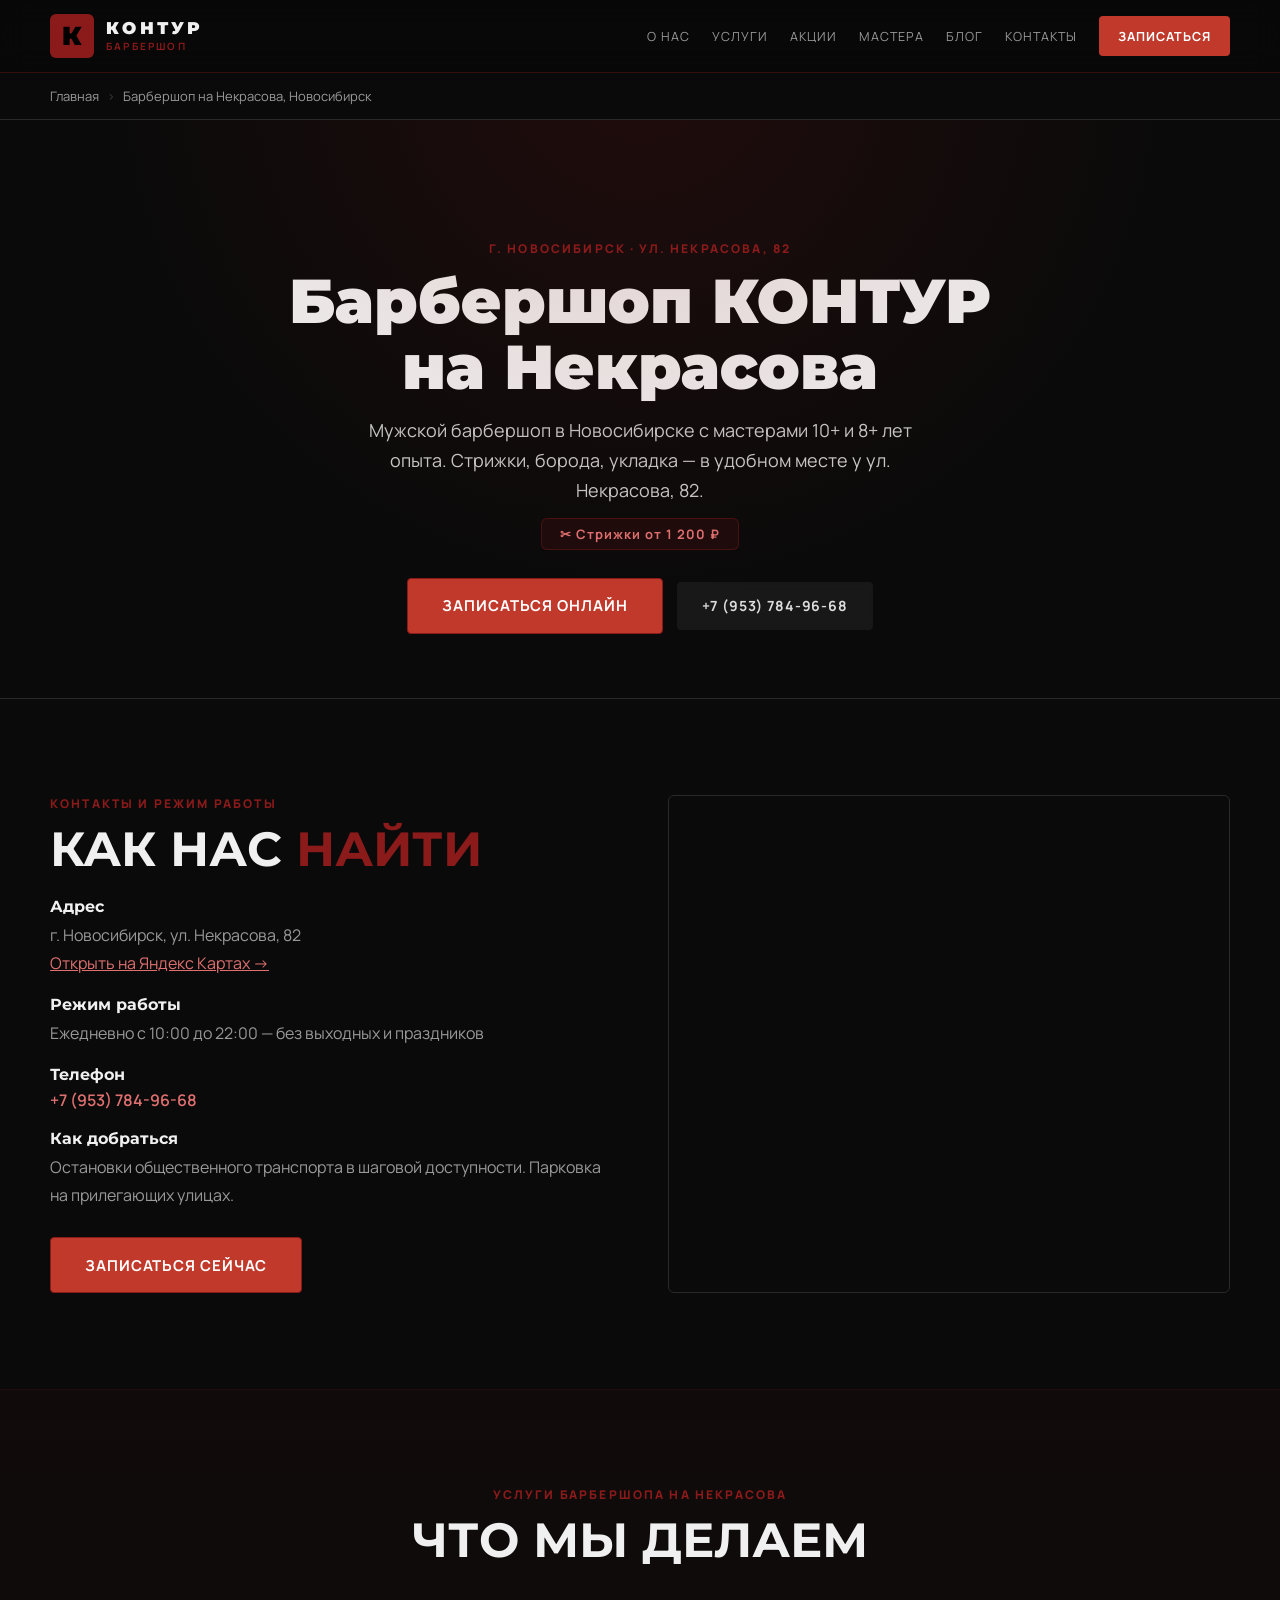
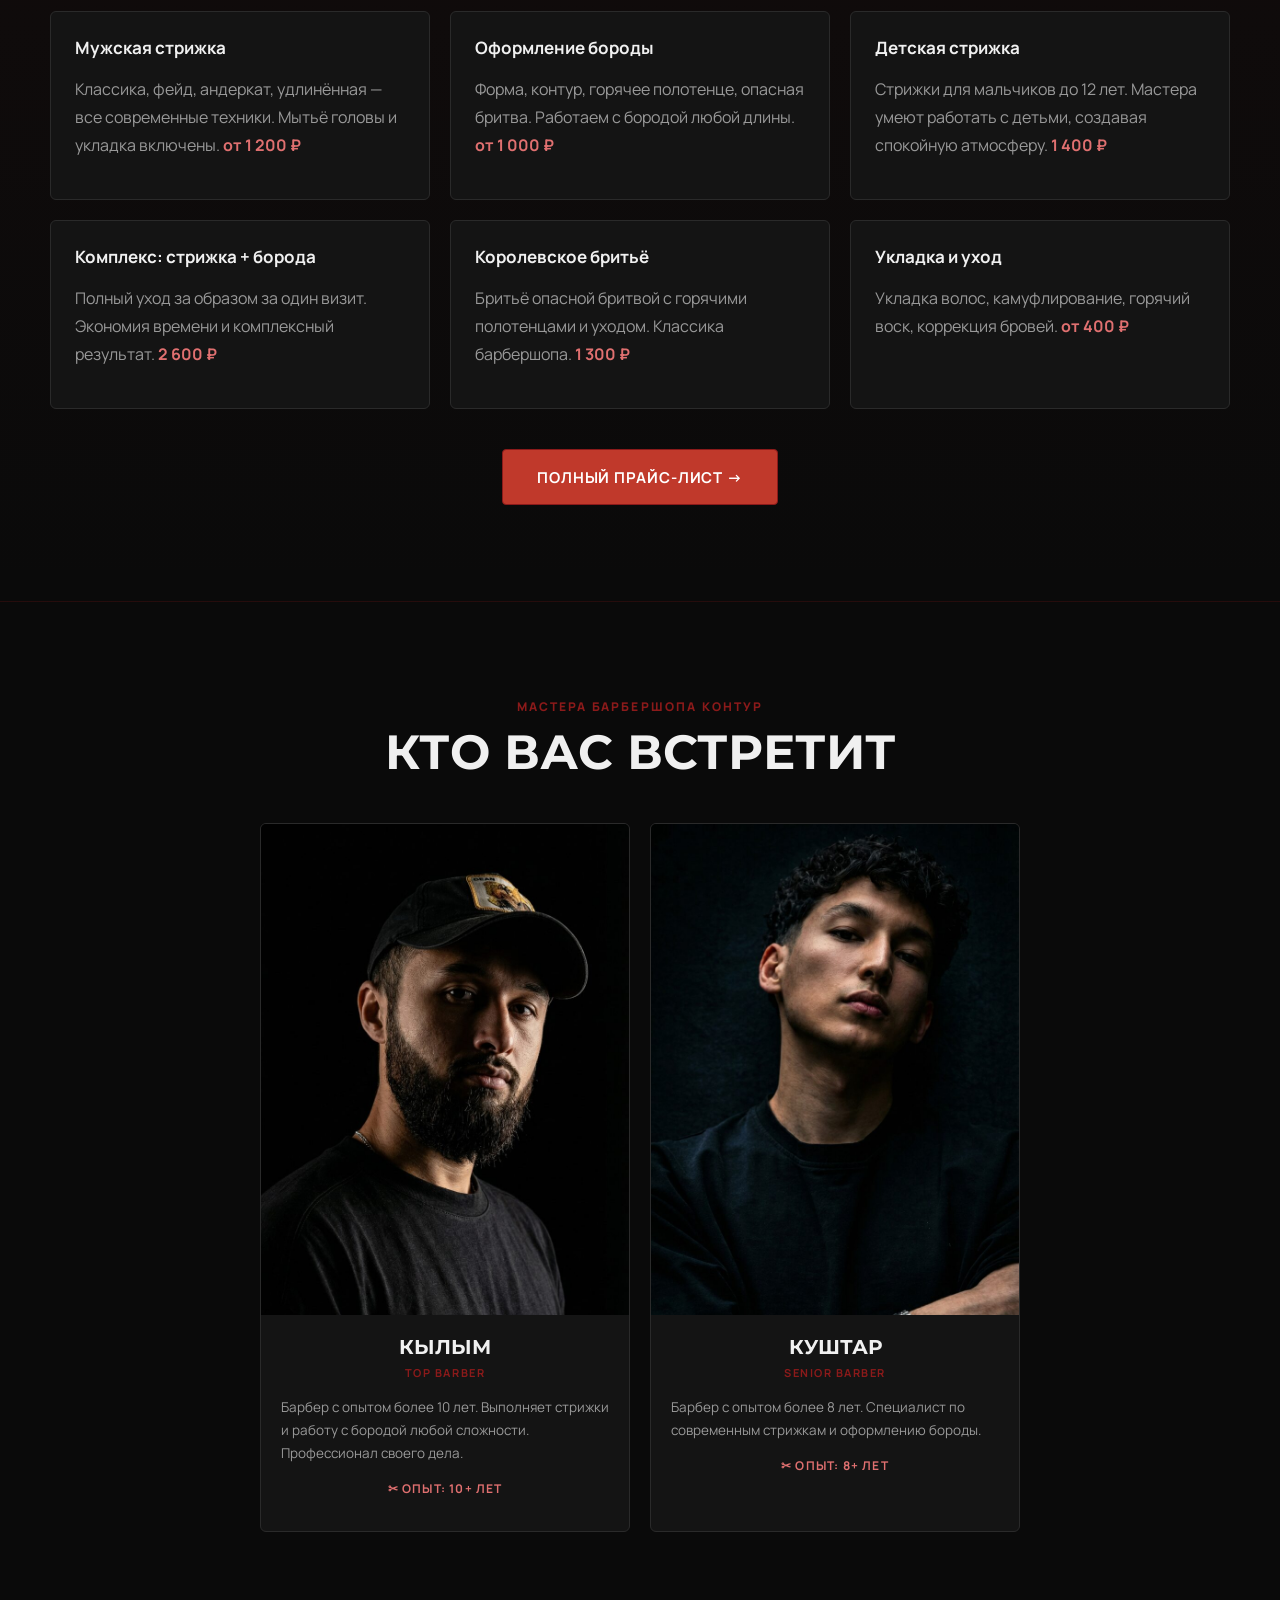
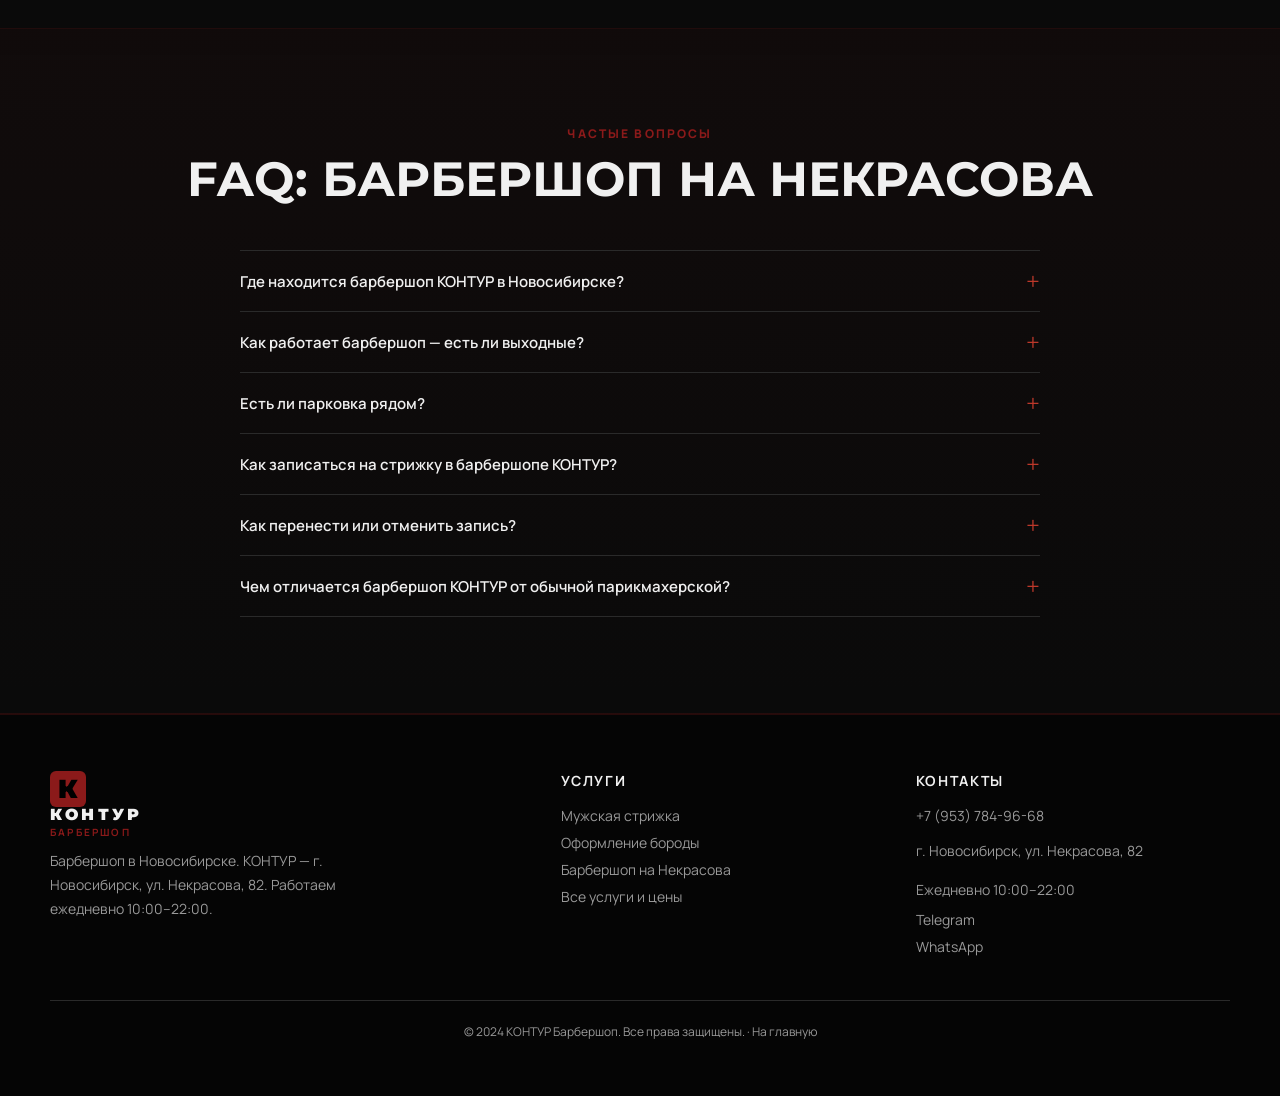
==== docs/barbershop-nekrasova.html @ 138fc729 "Add files via upload" ====
<!DOCTYPE html>
<html lang="ru">
<head>
  <meta charset="UTF-8" />
  <meta name="viewport" content="width=device-width, initial-scale=1.0" />
  <title>Барбершоп на Некрасова в Новосибирске — КОНТУР | ул. Некрасова, 82</title>
  <meta name="description" content="Барбершоп КОНТУР на ул. Некрасова, 82 в Новосибирске. Мужские стрижки, оформление бороды, мастера с опытом 8–10 лет. Работаем ежедневно 10:00–22:00. Запись онлайн." />
  <meta name="keywords" content="барбершоп Некрасова Новосибирск, барбершоп на Некрасова, мужская стрижка Некрасова Новосибирск, барбер Некрасова 82, КОНТУР барбершоп Новосибирск" />
  <link rel="canonical" href="https://username.github.io/repository-name/barbershop-nekrasova" />
  <meta name="geo.region" content="RU-NVS" />
  <meta name="geo.placename" content="Новосибирск" />
  <meta name="geo.position" content="54.989347;82.904635" />
  <meta name="ICBM" content="54.989347, 82.904635" />
  <meta property="og:type" content="business.business" />
  <meta property="og:title" content="Барбершоп на Некрасова в Новосибирске | КОНТУР" />
  <meta property="og:description" content="Барбершоп КОНТУР — ул. Некрасова, 82. Мужские стрижки от 1 200 ₽, оформление бороды. Ежедневно 10:00–22:00." />
  <meta property="og:url" content="https://username.github.io/repository-name/barbershop-nekrasova" />
  <meta property="og:locale" content="ru_RU" />
  <script type="application/ld+json">
  {
    "@context": "https://schema.org",
    "@type": "Barbershop",
    "name": "КОНТУР Барбершоп",
    "description": "Мужской барбершоп в Новосибирске на ул. Некрасова, 82. Стрижки, оформление бороды, мастера с опытом 8–10 лет.",
    "url": "https://username.github.io/repository-name/",
    "telephone": "+79537849668",
    "priceRange": "₽₽",
    "address": {
      "@type": "PostalAddress",
      "streetAddress": "ул. Некрасова, 82",
      "addressLocality": "Новосибирск",
      "addressRegion": "Новосибирская область",
      "postalCode": "630099",
      "addressCountry": "RU"
    },
    "geo": {
      "@type": "GeoCoordinates",
      "latitude": 54.989347,
      "longitude": 82.904635
    },
    "openingHoursSpecification": [
      {
        "@type": "OpeningHoursSpecification",
        "dayOfWeek": ["Monday","Tuesday","Wednesday","Thursday","Friday","Saturday","Sunday"],
        "opens": "10:00",
        "closes": "22:00"
      }
    ],
    "hasMap": "https://yandex.ru/maps/?text=Новосибирск+ул+Некрасова+82"
  }
  </script>
  <link rel="icon" type="image/svg+xml" href="./favicon.svg" />
  <link rel="preconnect" href="https://fonts.googleapis.com">
  <link rel="preconnect" href="https://fonts.gstatic.com" crossorigin>
  <link href="https://fonts.googleapis.com/css2?family=Manrope:wght@300;400;500;600;700;800&family=Montserrat:wght@400;500;700;800;900&display=swap" rel="stylesheet">
  <link rel="stylesheet" href="./styles.css" />
</head>
<body>

  <header class="header" id="top">
    <div class="container nav-wrap">
      <a href="./index.html" class="brand">
        <div class="brand-logo"><span class="brand-k">К</span></div>
        <div class="brand-name">
          <span class="brand-title">КОНТУР</span>
          <span class="brand-sub">Барбершоп</span>
        </div>
      </a>
      <button class="menu-btn" id="menuBtn" aria-label="Меню">☰</button>
      <nav class="nav" id="nav">
        <a href="./index.html#about">О нас</a>
        <a href="./index.html#services">Услуги</a>
        <a href="./index.html#promo">Акции</a>
        <a href="./index.html#team">Мастера</a>
        <a href="./index.html#blog">Блог</a>
        <a href="./index.html#contact">Контакты</a>
        <a class="btn btn-nav" href="https://n655230.yclients.com/" target="_blank" rel="noopener">Записаться</a>
      </nav>
    </div>
  </header>

  <div class="sp-breadcrumb-bar">
    <div class="container">
      <nav class="breadcrumb" aria-label="Хлебные крошки">
        <a href="./index.html">Главная</a>
        <span class="breadcrumb-sep">›</span>
        <span>Барбершоп на Некрасова, Новосибирск</span>
      </nav>
    </div>
  </div>

  <main>

    <section class="sp-hero">
      <div class="container">
        <div class="eyebrow">г. Новосибирск · ул. Некрасова, 82</div>
        <h1>Барбершоп КОНТУР<br>на Некрасова</h1>
        <p class="sp-desc">Мужской барбершоп в Новосибирске с мастерами 10+ и 8+ лет опыта. Стрижки, борода, укладка — в удобном месте у ул. Некрасова, 82.</p>
        <div><span class="sp-price-tag">✂ Стрижки от 1 200 ₽</span></div>
        <div class="sp-actions">
          <a class="btn btn-red btn-lg" href="https://n655230.yclients.com/" target="_blank" rel="noopener">Записаться онлайн</a>
          <a class="btn btn-ghost" href="tel:+79537849668">+7 (953) 784-96-68</a>
        </div>
      </div>
    </section>

    <section class="section">
      <div class="container two-col" style="align-items:stretch;">
        <div>
          <div class="eyebrow">Контакты и режим работы</div>
          <h2>КАК НАС <span>НАЙТИ</span></h2>
          <div class="contacts-list">
            <div>
              <h3>Адрес</h3>
              <p>г. Новосибирск, ул. Некрасова, 82<br><a href="https://yandex.ru/maps/?text=Новосибирск+ул+Некрасова+82" target="_blank" rel="noopener" style="color:var(--red-light);text-decoration:underline;">Открыть на Яндекс Картах →</a></p>
            </div>
            <div>
              <h3>Режим работы</h3>
              <p>Ежедневно с 10:00 до 22:00 — без выходных и праздников</p>
            </div>
            <div>
              <h3>Телефон</h3>
              <a class="contact-link" href="tel:+79537849668">+7 (953) 784-96-68</a>
            </div>
            <div>
              <h3>Как добраться</h3>
              <p>Остановки общественного транспорта в шаговой доступности. Парковка на прилегающих улицах.</p>
            </div>
          </div>
          <div style="margin-top:28px;">
            <a class="btn btn-red btn-lg" href="https://n655230.yclients.com/" target="_blank" rel="noopener">Записаться сейчас</a>
          </div>
        </div>
        <div class="map-card">
          <iframe
            src="https://yandex.ru/map-widget/v1/?text=Новосибирск%2C+ул.+Некрасова%2C+82&z=16&l=map"
            width="100%"
            height="420"
            frameborder="0"
            allowfullscreen
            loading="lazy"
            style="border-radius:6px;display:block;"
            title="Карта — Барбершоп КОНТУР, ул. Некрасова, 82, Новосибирск"
          ></iframe>
        </div>
      </div>
    </section>

    <section class="section section-alt" id="services">
      <div class="container">
        <div class="section-head center">
          <div class="eyebrow">Услуги барбершопа на Некрасова</div>
          <h2>ЧТО МЫ ДЕЛАЕМ</h2>
        </div>
        <div class="grid-3">
          <div class="card">
            <h3><a href="./muzhskaya-strizhka-novosibirsk.html" style="color:inherit;">Мужская стрижка</a></h3>
            <p>Классика, фейд, андеркат, удлинённая — все современные техники. Мытьё головы и укладка включены. <strong style="color:var(--red-light);">от 1 200 ₽</strong></p>
          </div>
          <div class="card">
            <h3><a href="./oformlenie-borody-novosibirsk.html" style="color:inherit;">Оформление бороды</a></h3>
            <p>Форма, контур, горячее полотенце, опасная бритва. Работаем с бородой любой длины. <strong style="color:var(--red-light);">от 1 000 ₽</strong></p>
          </div>
          <div class="card">
            <h3>Детская стрижка</h3>
            <p>Стрижки для мальчиков до 12 лет. Мастера умеют работать с детьми, создавая спокойную атмосферу. <strong style="color:var(--red-light);">1 400 ₽</strong></p>
          </div>
          <div class="card">
            <h3>Комплекс: стрижка + борода</h3>
            <p>Полный уход за образом за один визит. Экономия времени и комплексный результат. <strong style="color:var(--red-light);">2 600 ₽</strong></p>
          </div>
          <div class="card">
            <h3>Королевское бритьё</h3>
            <p>Бритьё опасной бритвой с горячими полотенцами и уходом. Классика барбершопа. <strong style="color:var(--red-light);">1 300 ₽</strong></p>
          </div>
          <div class="card">
            <h3>Укладка и уход</h3>
            <p>Укладка волос, камуфлирование, горячий воск, коррекция бровей. <strong style="color:var(--red-light);">от 400 ₽</strong></p>
          </div>
        </div>
        <div class="center mt-40">
          <a class="btn btn-red btn-lg" href="./index.html#services">Полный прайс-лист →</a>
        </div>
      </div>
    </section>

    <section class="section" id="masters">
      <div class="container">
        <div class="section-head center">
          <div class="eyebrow">Мастера барбершопа КОНТУР</div>
          <h2>КТО ВАС ВСТРЕТИТ</h2>
        </div>
        <div class="grid-2-team">
          <article class="team-card">
            <div class="team-card-photo">
              <img src="./images/kylym.jpg" alt="Кылым — барбер КОНТУР на Некрасова" loading="lazy" decoding="async" />
            </div>
            <div class="team-card-body">
              <h3>КЫЛЫМ</h3>
              <p class="role">Top Barber</p>
              <p class="bio">Барбер с опытом более 10 лет. Выполняет стрижки и работу с бородой любой сложности. Профессионал своего дела.</p>
              <p class="team-exp">✂ Опыт: 10+ лет</p>
            </div>
          </article>
          <article class="team-card">
            <div class="team-card-photo">
              <img src="./images/kushtar.jpg" alt="Куштар — барбер КОНТУР на Некрасова" loading="lazy" decoding="async" />
            </div>
            <div class="team-card-body">
              <h3>КУШТАР</h3>
              <p class="role">Senior Barber</p>
              <p class="bio">Барбер с опытом более 8 лет. Специалист по современным стрижкам и оформлению бороды.</p>
              <p class="team-exp">✂ Опыт: 8+ лет</p>
            </div>
          </article>
        </div>
      </div>
    </section>

    <section class="section section-alt" id="faq">
      <div class="container">
        <div class="section-head center">
          <div class="eyebrow">Частые вопросы</div>
          <h2>FAQ: БАРБЕРШОП НА НЕКРАСОВА</h2>
        </div>
        <div class="faq-grid">
          <details class="faq-item">
            <summary>Где находится барбершоп КОНТУР в Новосибирске?</summary>
            <div class="faq-answer">Барбершоп КОНТУР находится по адресу: г. Новосибирск, ул. Некрасова, 82. Удобное расположение в центральной части города. <a href="https://yandex.ru/maps/?text=Новосибирск+ул+Некрасова+82" target="_blank" rel="noopener">Открыть маршрут на Яндекс Картах →</a></div>
          </details>
          <details class="faq-item">
            <summary>Как работает барбершоп — есть ли выходные?</summary>
            <div class="faq-answer">Барбершоп КОНТУР работает ежедневно с 10:00 до 22:00 — без выходных и праздников. Записаться можно онлайн в любое время через <a href="https://n655230.yclients.com/" target="_blank" rel="noopener">систему бронирования</a>.</div>
          </details>
          <details class="faq-item">
            <summary>Есть ли парковка рядом?</summary>
            <div class="faq-answer">Да, на прилегающих к ул. Некрасова улицах есть парковочные места. Конкретное наличие мест зависит от времени дня — рекомендуем приезжать заранее.</div>
          </details>
          <details class="faq-item">
            <summary>Как записаться на стрижку в барбершопе КОНТУР?</summary>
            <div class="faq-answer">Запись доступна через <a href="https://n655230.yclients.com/" target="_blank" rel="noopener">онлайн-сервис</a> 24/7 — выберите мастера, услугу и удобное время. Также можно позвонить по номеру <a href="tel:+79537849668">+7 (953) 784-96-68</a> или написать в Telegram/WhatsApp.</div>
          </details>
          <details class="faq-item">
            <summary>Как перенести или отменить запись?</summary>
            <div class="faq-answer">Свяжитесь с нами по телефону <a href="tel:+79537849668">+7 (953) 784-96-68</a>, через Telegram или WhatsApp не менее чем за 2 часа до записи. Или отмените запись в системе онлайн-бронирования самостоятельно.</div>
          </details>
          <details class="faq-item">
            <summary>Чем отличается барбершоп КОНТУР от обычной парикмахерской?</summary>
            <div class="faq-answer">Барбершоп КОНТУР специализируется исключительно на мужских стрижках и уходе. Мастера с опытом 8–10 лет, современные техники (фейд, андеркат), работа с бородой, профессиональная косметика и мужская атмосфера — всё это принципиально отличает барбершоп от стандартной парикмахерской.</div>
          </details>
        </div>
      </div>
    </section>

  </main>

  <footer class="footer">
    <div class="container footer-grid">
      <div>
        <a href="./index.html" class="footer-brand">
          <div class="brand-logo"><span class="brand-k">К</span></div>
          <div class="brand-name">
            <span class="brand-title" style="font-size:16px;">КОНТУР</span>
            <span class="brand-sub">Барбершоп</span>
          </div>
        </a>
        <p class="footer-text">Барбершоп в Новосибирске. КОНТУР — г. Новосибирск, ул. Некрасова, 82. Работаем ежедневно 10:00–22:00.</p>
      </div>
      <div>
        <h3>Услуги</h3>
        <a href="./muzhskaya-strizhka-novosibirsk.html">Мужская стрижка</a>
        <a href="./oformlenie-borody-novosibirsk.html">Оформление бороды</a>
        <a href="./barbershop-nekrasova.html">Барбершоп на Некрасова</a>
        <a href="./index.html#services">Все услуги и цены</a>
      </div>
      <div>
        <h3>Контакты</h3>
        <a href="tel:+79537849668">+7 (953) 784-96-68</a>
        <p>г. Новосибирск, ул. Некрасова, 82</p>
        <p>Ежедневно 10:00–22:00</p>
        <a href="https://t.me/KONTURBARBERSHOP" target="_blank" rel="noopener">Telegram</a>
        <a href="https://wa.me/qr/NWLI3OBQTMAFO1" target="_blank" rel="noopener">WhatsApp</a>
      </div>
    </div>
    <div class="container footer-copy">
      © 2024 КОНТУР Барбершоп. Все права защищены. · <a href="./index.html">На главную</a>
    </div>
  </footer>

  <script src="./script.js"></script>
</body>
</html>
---- docs/styles.css ----
:root {
  --bg: #0a0a0a;
  --bg-2: #111111;
  --card: #141414;
  --line: #2a2a2a;
  --text: #f0f0f0;
  --muted: #999999;
  --red: #c0392b;
  --red-2: #8b1a1a;
  --red-light: #e07070;
}
* { box-sizing: border-box; }
html { scroll-behavior: smooth; }
body {
  margin: 0;
  font-family: 'Manrope', sans-serif;
  background: var(--bg);
  color: var(--text);
}
a { color: inherit; text-decoration: none; }
img { max-width: 100%; display: block; }
.container { width: min(1180px, calc(100% - 32px)); margin: 0 auto; }
.narrow { width: min(960px, calc(100% - 32px)); }

/* HEADER */
.header {
  position: sticky; top: 0; z-index: 50;
  backdrop-filter: blur(14px);
  background: rgba(8,8,8,.90);
  border-bottom: 1px solid rgba(139,26,26,.35);
}
.nav-wrap { display: flex; align-items: center; justify-content: space-between; min-height: 72px; gap: 24px; }
.brand { display: inline-flex; align-items: center; gap: 12px; }
.brand-logo { width: 44px; height: 44px; border-radius: 6px; background: var(--red-2); display: flex; align-items: center; justify-content: center; flex-shrink: 0; }
.brand-k { font-family: 'Montserrat', sans-serif; font-weight: 900; font-size: 26px; color: #000; line-height: 1; letter-spacing: 0; }
.brand-name { display: flex; flex-direction: column; }
.brand-title { font-family: 'Montserrat', sans-serif; font-weight: 900; font-size: 17px; letter-spacing: .2em; color: var(--text); line-height: 1; }
.brand-sub { font-size: 10px; letter-spacing: .22em; color: var(--red-2); font-weight: 700; text-transform: uppercase; margin-top: 2px; }
nav.nav { display: flex; align-items: center; gap: 22px; }
.nav a { color: var(--muted); font-size: 12.5px; text-transform: uppercase; letter-spacing: .08em; transition: color .2s; }
.nav a:hover { color: var(--red-light); }
.nav a.btn-nav { color: #ffffff; }
.nav a.btn-nav:hover { color: #ffffff; }
.menu-btn { display: none; background: none; border: 1px solid var(--line); color: var(--text); font-size: 24px; border-radius: 6px; width: 44px; height: 44px; cursor: pointer; }

/* HERO */
.hero { position: relative; min-height: 100svh; display: flex; align-items: center; overflow: hidden; }
.hero-bg { position: absolute; inset: 0; width: 100%; height: 100%; object-fit: cover; filter: brightness(.38) saturate(.5); }
.hero-overlay { position: absolute; inset: 0; background: linear-gradient(to bottom, rgba(8,8,8,.3) 0%, rgba(8,8,8,.25) 40%, var(--bg) 100%); }
.hero-content { position: relative; z-index: 1; text-align: center; padding: 140px 0 100px; }

.hero-eyebrow { display: flex; align-items: center; gap: 16px; justify-content: center; margin-bottom: 24px; }
.hero-line { flex: 1; max-width: 70px; height: 1px; background: rgba(192,57,43,.5); }
.hero-label { font-size: 12px; letter-spacing: .18em; text-transform: uppercase; color: var(--muted); font-weight: 600; white-space: normal; text-align: center; line-height: 1.5; }

.hero-title {
  margin: 0;
  font-family: 'Montserrat', sans-serif;
  font-weight: 900;
  font-size: clamp(72px, 18vw, 180px);
  letter-spacing: .1em;
  line-height: .92;
  color: #fff;
  text-shadow: 0 2px 40px rgba(0,0,0,.6);
}
.hero-barber {
  margin: 8px 0 0;
  font-family: 'Montserrat', sans-serif;
  font-weight: 400;
  font-size: clamp(14px, 2.8vw, 28px);
  letter-spacing: .55em;
  text-transform: uppercase;
  color: rgba(255,255,255,.65);
}
.hero-tagline {
  margin: 22px 0 0;
  font-size: clamp(15px, 2vw, 22px);
  color: rgba(255,255,255,.92);
  letter-spacing: .02em;
  font-weight: 600;
  line-height: 1.4;
  text-transform: none;
}
.hero-subtitle {
  margin: 10px 0 0;
  font-size: clamp(12px, 1.4vw, 15px);
  color: var(--muted);
  letter-spacing: .06em;
  font-weight: 500;
}
.hero-ornament {
  display: flex; align-items: center; gap: 16px; justify-content: center;
  margin: 20px 0 28px; color: rgba(192,57,43,.7);
}
.hero-ornament span { width: 50px; height: 1px; background: rgba(192,57,43,.4); }
.hero-actions { display: flex; align-items: center; justify-content: center; gap: 14px; flex-wrap: wrap; }
.btn-ghost {
  display: inline-flex; align-items: center; gap: 8px; min-height: 56px; padding: 0 28px;
  border-radius: 4px; font-weight: 700; border: 1px solid rgba(255,255,255,.25);
  color: rgba(255,255,255,.85); background: rgba(255,255,255,.06);
  font-size: 15px; letter-spacing: .04em; transition: all .2s ease; text-transform: none;
  backdrop-filter: blur(4px);
}
.btn-ghost:hover { border-color: rgba(255,255,255,.5); background: rgba(255,255,255,.12); color: #fff; }
.hero-stats {
  display: flex; align-items: center; justify-content: center; gap: 0;
  margin-top: 44px; padding: 20px 32px; flex-wrap: wrap;
  background: rgba(255,255,255,.05); border: 1px solid rgba(255,255,255,.08);
  border-radius: 8px; backdrop-filter: blur(8px); max-width: 720px; margin-left: auto; margin-right: auto;
}
.hero-stat { display: flex; flex-direction: column; align-items: center; gap: 3px; padding: 0 28px; }
.hero-stat-num {
  font-family: 'Montserrat', sans-serif; font-weight: 900;
  font-size: clamp(20px, 3vw, 28px); color: #fff; letter-spacing: -.01em; line-height: 1;
}
.hero-stat-label { font-size: 11px; color: var(--muted); letter-spacing: .06em; text-align: center; line-height: 1.3; }
.hero-stat-sep { width: 1px; height: 40px; background: rgba(255,255,255,.1); flex-shrink: 0; }
.hero-stat-price { color: var(--red-light) !important; }

/* SERVICE PAGES */
.sp-breadcrumb-bar { padding: 14px 0; border-bottom: 1px solid var(--line); }
.breadcrumb { display: flex; align-items: center; gap: 8px; font-size: 13px; color: var(--muted); }
.breadcrumb a { color: var(--muted); } .breadcrumb a:hover { color: var(--text); }
.breadcrumb-sep { color: rgba(255,255,255,.2); }
.sp-hero { background: var(--bg); padding: 120px 0 64px; text-align: center; border-bottom: 1px solid var(--line); position: relative; overflow: hidden; }
.sp-hero::before { content: ''; position: absolute; inset: 0; background: radial-gradient(ellipse at 50% -10%, rgba(139,26,26,.18) 0%, transparent 60%); pointer-events: none; }
.sp-hero h1 { font-family: 'Montserrat', sans-serif; font-weight: 900; font-size: clamp(30px, 6vw, 62px); line-height: 1.06; margin: 0 0 16px; }
.sp-hero .sp-desc { font-size: clamp(14px, 1.8vw, 18px); color: rgba(255,255,255,.78); max-width: 580px; margin: 0 auto 12px; line-height: 1.65; }
.sp-price-tag { display: inline-block; background: rgba(139,26,26,.15); border: 1px solid rgba(139,26,26,.4); border-radius: 6px; padding: 6px 18px; font-size: 13px; color: var(--red-light); font-weight: 700; letter-spacing: .08em; margin-bottom: 28px; }
.sp-actions { display: flex; align-items: center; justify-content: center; gap: 14px; flex-wrap: wrap; }
/* FAQ */
.faq-grid { max-width: 800px; margin: 0 auto; }
details.faq-item { border-bottom: 1px solid var(--line); }
details.faq-item:first-child { border-top: 1px solid var(--line); }
details.faq-item > summary { list-style: none; padding: 18px 0; cursor: pointer; display: flex; justify-content: space-between; align-items: center; gap: 16px; font-size: 15px; font-weight: 600; color: var(--text); user-select: none; }
details.faq-item > summary::-webkit-details-marker { display: none; }
details.faq-item > summary::after { content: '+'; font-size: 24px; color: var(--red); flex-shrink: 0; transition: transform .25s; font-weight: 300; line-height: 1; }
details.faq-item[open] > summary::after { transform: rotate(45deg); }
.faq-answer { padding: 0 32px 18px 0; color: var(--muted); line-height: 1.72; font-size: 14.5px; }
.faq-answer a { color: var(--red-light); text-decoration: underline; }
/* BUTTONS */
.btn {
  display: inline-flex; align-items: center; justify-content: center; gap: 8px;
  min-height: 48px; padding: 0 24px; border-radius: 4px; font-weight: 700;
  border: 1px solid transparent; transition: all .2s ease; text-transform: uppercase; letter-spacing: .06em; font-size: 14px;
}
.btn-lg { min-height: 56px; padding: 0 34px; font-size: 15px; }
.btn-red { background: var(--red); color: #fff; border-color: var(--red-2); }
.btn-red:hover { background: var(--red-2); transform: translateY(-1px); box-shadow: 0 4px 18px rgba(139,26,26,.55); }
.btn-outline { border-color: var(--red); color: var(--red-light); }
.btn-outline:hover { background: rgba(139,26,26,.15); }
.btn-nav { background: var(--red); color: #ffffff; padding: 0 18px; min-height: 40px; font-size: 12.5px; font-weight: 700; }
.btn-nav:hover { background: #e74c3c; }

/* SECTIONS */
.section { padding: 96px 0; }
.section-alt { background: linear-gradient(180deg, rgba(139,26,26,.05), rgba(0,0,0,0)); border-top: 1px solid rgba(139,26,26,.18); border-bottom: 1px solid rgba(139,26,26,.18); }
.eyebrow { text-transform: uppercase; letter-spacing: .18em; font-weight: 800; margin-bottom: 12px; font-size: 12px; color: var(--red-2); }
h2 { margin: 0 0 20px; font-size: clamp(28px, 4.5vw, 48px); line-height: 1.08; font-family: 'Montserrat', sans-serif; }
h2 span { color: var(--red-2); }
p { color: var(--muted); line-height: 1.75; }
.section-head { margin-bottom: 44px; }
.section-head.center { text-align: center; }
.section-head.between { display: flex; justify-content: space-between; align-items: flex-end; gap: 24px; }

/* ABOUT */
.two-col { display: grid; grid-template-columns: 1fr 1fr; gap: 56px; align-items: center; }
.image-card img { border-radius: 6px; border: 1px solid var(--line); }

/* SERVICES */
.services { display: grid; gap: 12px; }
.service {
  display: flex; justify-content: space-between; align-items: center; gap: 20px;
  padding: 18px 22px; background: var(--card); border: 1px solid var(--line); border-radius: 6px;
  transition: border-color .2s;
}
.service:hover { border-color: rgba(139,26,26,.4); }
.service h3 { margin: 0 0 4px; font-size: 17px; font-family: 'Montserrat', sans-serif; }
.service p { margin: 0; font-size: 13px; }
.service strong { color: var(--red-light); white-space: nowrap; font: 800 20px 'Montserrat', sans-serif; min-width: 90px; text-align: right; }
.service-category-label {
  font-size: 11px; text-transform: uppercase; letter-spacing: .2em; font-weight: 800; color: var(--red);
  padding: 24px 0 6px; border-bottom: 1px solid rgba(139,26,26,.2); margin-bottom: 2px;
  display: flex; align-items: center; gap: 10px;
}
.service-category-label::before, .service-category-label::after { content: ''; flex: 1; height: 1px; background: rgba(139,26,26,.2); }

/* GRID */
.grid-3 { display: grid; grid-template-columns: repeat(3, 1fr); gap: 20px; }
.grid-2-team { display: grid; grid-template-columns: repeat(2, 1fr); gap: 20px; max-width: 760px; margin: 0 auto; }

/* CARDS */
.card, .review { background: var(--card); border: 1px solid var(--line); border-radius: 6px; padding: 24px; }
.card h3 { margin: 0 0 10px; font-size: 17px; }
.card:hover { border-color: rgba(139,26,26,.35); transition: border-color .2s; }

/* TEAM */
.team-card { text-align: center; background: var(--card); border: 1px solid var(--line); border-radius: 6px; overflow: hidden; }
.team-card > img { aspect-ratio: 3/4; object-fit: cover; width: 100%; }
.team-card-body { padding: 20px; }

/* TEAM SLIDER */
.team-card-photo { overflow: hidden; }
.team-card-photo img { aspect-ratio: 3/4; object-fit: cover; object-position: top center; width: 100%; display: block; }
.team-slider { position: relative; overflow: hidden; }
.team-slides { display: flex; }
.team-slide { aspect-ratio: 3/4; object-fit: cover; width: 100%; flex-shrink: 0; transition: opacity .35s ease; }
.team-slide:not(.active) { display: none; }
.slider-prev, .slider-next { position: absolute; top: 50%; transform: translateY(-50%); background: rgba(0,0,0,.55); border: none; color: #fff; font-size: 28px; line-height: 1; width: 38px; height: 48px; cursor: pointer; display: flex; align-items: center; justify-content: center; transition: background .2s; z-index: 2; }
.slider-prev { left: 0; border-radius: 0 4px 4px 0; }
.slider-next { right: 0; border-radius: 4px 0 0 4px; }
.slider-prev:hover, .slider-next:hover { background: rgba(139,26,26,.8); }
.slider-dots { position: absolute; bottom: 10px; left: 50%; transform: translateX(-50%); display: flex; gap: 6px; z-index: 2; }
.slider-dot { width: 7px; height: 7px; border-radius: 50%; background: rgba(255,255,255,.4); cursor: pointer; transition: background .2s, transform .2s; }
.slider-dot.active { background: var(--red-2); transform: scale(1.25); }
.team-card h3 { margin: 0 0 4px; font-size: 20px; font-family: 'Montserrat', sans-serif; }
.team-card .role { color: var(--red-2); text-transform: uppercase; letter-spacing: .14em; font-size: 11px; font-weight: 700; margin: 0 0 14px; }
.team-card .bio { font-size: 13.5px; line-height: 1.7; text-align: left; }
.team-exp { font-size: 12px; color: var(--red-light); font-weight: 700; margin-top: 10px; text-transform: uppercase; letter-spacing: .1em; }

/* REVIEWS */
.stars { color: var(--red-2); margin-bottom: 16px; font-size: 16px; letter-spacing: 2px; }
.review p { font-size: 14.5px; }
.review-meta { display: flex; justify-content: space-between; gap: 12px; padding-top: 14px; margin-top: 14px; border-top: 1px solid var(--line); color: var(--muted); font-size: 13px; }

/* CONTACTS */
.contacts-list { display: grid; gap: 18px; margin: 22px 0 28px; }
.contacts-list h3 { margin: 0 0 5px; font-size: 16px; font-family: 'Montserrat', sans-serif; }
.contacts-list p, .contacts-list a { margin: 0; display: block; }
.contact-link { display: inline-flex; align-items: center; gap: 8px; color: var(--red-light); font-weight: 600; transition: color .2s; }
.contact-link:hover { color: #fff; }
.social-row { display: flex; gap: 10px; flex-wrap: wrap; margin-top: 24px; }
.social-btn {
  display: inline-flex; align-items: center; gap: 7px;
  padding: 9px 16px; border-radius: 4px; font-size: 12.5px; font-weight: 700;
  border: 1px solid var(--line); background: var(--card);
  text-transform: uppercase; letter-spacing: .06em; transition: all .2s;
}
.social-btn:hover { border-color: var(--red); color: var(--red-light); }
.map-card { border: 1px solid var(--line); border-radius: 6px; overflow: hidden; min-height: 400px; }

/* PROMO */
.promo-grid { display: grid; grid-template-columns: repeat(3, 1fr); gap: 24px; margin-bottom: 48px; }
.promo-card { background: var(--card); border: 1px solid var(--line); border-radius: 8px; padding: 28px 24px 24px; position: relative; display: flex; flex-direction: column; gap: 12px; transition: border-color .2s, transform .2s; }
.promo-card:hover { border-color: rgba(139,26,26,.5); transform: translateY(-3px); }
.promo-card--accent { border-color: rgba(139,26,26,.4); background: linear-gradient(135deg, var(--card) 70%, rgba(139,26,26,.08)); }
.promo-icon { width: 68px; height: 68px; border-radius: 16px; background: linear-gradient(135deg, rgba(139,26,26,.18) 0%, rgba(20,20,20,.9) 100%); border: 1.5px solid rgba(139,26,26,.35); display: flex; align-items: center; justify-content: center; flex-shrink: 0; box-shadow: 0 4px 24px rgba(139,26,26,.12); }
.promo-badge { position: absolute; top: 20px; right: 20px; background: var(--red); color: #fff; font-family: 'Montserrat', sans-serif; font-weight: 900; font-size: 15px; padding: 4px 10px; border-radius: 4px; letter-spacing: .04em; }
.promo-badge--gold { background: linear-gradient(135deg, #b8860b, #d4a017); }
.promo-card h3 { font-family: 'Montserrat', sans-serif; font-weight: 800; font-size: 18px; margin: 0; color: var(--text); }
.promo-card > p { color: var(--muted); font-size: 14px; line-height: 1.7; margin: 0; flex: 1; }
.promo-rules { list-style: none; padding: 0; margin: 0; display: flex; flex-direction: column; gap: 6px; }
.promo-rules li { color: var(--muted); font-size: 12.5px; padding-left: 18px; position: relative; }
.promo-rules li::before { content: '✓'; position: absolute; left: 0; color: var(--red-light); font-weight: 700; }
.promo-code-block { background: var(--card); border: 1px solid rgba(139,26,26,.4); border-radius: 8px; padding: 40px 32px; text-align: center; }
.promo-code-inner { max-width: 540px; margin: 0 auto; display: flex; flex-direction: column; align-items: center; gap: 16px; }
.promo-code-label { font-family: 'Montserrat', sans-serif; font-weight: 800; font-size: 20px; color: var(--text); text-transform: uppercase; letter-spacing: .08em; }
.promo-code-desc { color: var(--muted); font-size: 14.5px; margin: 0; }
.promo-code-tag { font-family: 'Montserrat', sans-serif; font-weight: 900; font-size: 36px; color: var(--red-light); letter-spacing: .25em; border: 2px dashed rgba(139,26,26,.5); padding: 12px 36px; border-radius: 6px; background: rgba(139,26,26,.06); }
.promo-code-note { color: var(--muted); font-size: 13px; margin: 0; }

/* BLOG */
.blog-grid { display: grid; grid-template-columns: repeat(2, 1fr); gap: 28px; }
.blog-card { background: var(--card); border: 1px solid var(--line); border-radius: 8px; overflow: hidden; display: flex; flex-direction: column; transition: border-color .2s, transform .2s; }
.blog-card:hover { border-color: rgba(139,26,26,.4); transform: translateY(-3px); }
.blog-card-img { height: 200px; background: #111; position: relative; display: flex; align-items: flex-end; padding: 16px; overflow: hidden; }
.blog-card-img img { position: absolute; inset: 0; width: 100%; height: 100%; object-fit: cover; opacity: .72; transition: opacity .3s, transform .4s; }
.blog-card:hover .blog-card-img img { opacity: .85; transform: scale(1.04); }
.blog-card-img::after { content: ''; position: absolute; inset: 0; background: linear-gradient(to top, rgba(0,0,0,.82) 0%, rgba(0,0,0,.18) 55%, rgba(0,0,0,.08) 100%); pointer-events: none; }
.blog-card-category { background: var(--red); color: #fff; font-size: 11px; font-weight: 700; letter-spacing: .12em; text-transform: uppercase; padding: 4px 10px; border-radius: 3px; position: relative; z-index: 1; }
.blog-card-body { padding: 24px; display: flex; flex-direction: column; gap: 10px; flex: 1; }
.blog-card-body h3 { font-family: 'Montserrat', sans-serif; font-weight: 800; font-size: 16px; color: var(--text); margin: 0; line-height: 1.4; }
.blog-card-body p { color: var(--muted); font-size: 13.5px; line-height: 1.72; margin: 0; }
.blog-card-footer { display: flex; gap: 8px; flex-wrap: wrap; margin-top: auto; padding-top: 12px; border-top: 1px solid var(--line); }
.blog-tag { font-size: 11px; color: var(--red-light); border: 1px solid rgba(139,26,26,.35); padding: 3px 8px; border-radius: 3px; font-weight: 600; letter-spacing: .06em; }

/* FOOTER */
.footer { padding: 56px 0; background: #050505; border-top: 1px solid rgba(139,26,26,.25); }
.footer-grid { display: grid; grid-template-columns: 1.5fr 1fr 1fr; gap: 40px; }
.footer-grid h3 { margin: 0 0 16px; font-size: 14px; text-transform: uppercase; letter-spacing: .12em; color: var(--text); }
.footer-grid a, .footer-grid p { display: block; margin-bottom: 8px; color: var(--muted); font-size: 14px; transition: color .2s; }
.footer-grid a:hover { color: var(--red-light); }
.footer-text { max-width: 340px; color: var(--muted); font-size: 13.5px; line-height: 1.72; margin-top: 10px; }
.footer-brand { display: flex; align-items: center; gap: 12px; margin-bottom: 12px; }
.footer-brand .brand-logo { width: 36px; height: 36px; }
.footer-copy { margin-top: 36px; border-top: 1px solid var(--line); padding-top: 22px; text-align: center; color: var(--muted); font-size: 12px; }
.mt-40 { margin-top: 40px; }
.center { text-align: center; }

/* ── TABLET 960px ── */
@media (max-width: 960px) {
  nav.nav { display: none; position: absolute; top: 72px; left: 0; right: 0; background: rgba(8,8,8,.97); border-bottom: 1px solid var(--line); flex-direction: column; align-items: stretch; padding: 14px; gap: 0; z-index: 100; }
  nav.nav.open { display: flex; }
  nav.nav a { padding: 14px 10px; border-bottom: 1px solid var(--line); font-size: 14px; }
  nav.nav a.btn-nav { margin-top: 10px; border-bottom: none; text-align: center; justify-content: center; padding: 14px; min-height: 48px; }
  .menu-btn { display: inline-flex; align-items: center; justify-content: center; }
  .two-col { grid-template-columns: 1fr; }
  .grid-3 { grid-template-columns: 1fr 1fr; gap: 16px; }
  .footer-grid { grid-template-columns: 1fr 1fr; gap: 32px; }
  .section-head.between { flex-direction: column; align-items: flex-start; gap: 18px; }
  .service { flex-direction: column; align-items: flex-start; gap: 8px; }
  .service strong { text-align: left; }
  .contacts-grid { grid-template-columns: 1fr; gap: 40px; }
  .promo-grid { grid-template-columns: 1fr 1fr; gap: 16px; }
  .blog-grid { grid-template-columns: 1fr; }
  .hero-stats { max-width: 860px; padding: 16px 18px; flex-wrap: wrap; }
  .hero-stat { padding: 0 18px; }
  .hero-stat-sep { display: none; }
  .section { padding: 72px 0; }
  .sp-hero { padding: 104px 0 52px; }
}

/* ── MOBILE 640px ── */
@media (max-width: 640px) {
  .section { padding: 56px 0; }
  .hero-content { padding-top: 88px; padding-bottom: 64px; }
  .hero-eyebrow { flex-direction: column; gap: 6px; }
  .hero-line { display: none; }
  .hero-label { font-size: 11px; letter-spacing: .12em; }
  .hero-actions { flex-direction: column; align-items: stretch; gap: 10px; }
  .hero-actions .btn, .hero-actions .btn-ghost { width: 100%; justify-content: center; }
  .btn-ghost { justify-content: center; }
  .hero-stats { padding: 10px; gap: 6px; margin-top: 24px; display: grid; grid-template-columns: 1fr 1fr; background: rgba(255,255,255,.04); }
  .hero-stat { padding: 12px 6px; background: rgba(255,255,255,.03); border: 1px solid rgba(255,255,255,.06); border-radius: 4px; }
  .hero-stat-sep { display: none; }
  h2 { font-size: clamp(22px, 7vw, 38px); }
  .grid-3 { grid-template-columns: 1fr; }
  .grid-2-team { grid-template-columns: 1fr; max-width: 420px; }
  .promo-grid { grid-template-columns: 1fr; }
  .footer-grid { grid-template-columns: 1fr; gap: 28px; }
  .btn { min-height: 50px; }
  .btn-lg { min-height: 52px; font-size: 14px; width: 100%; justify-content: center; }
  .social-btn { min-height: 46px; font-size: 12px; }
  .contacts-list { gap: 16px; }
  .map-card iframe { height: 280px; }
  .section-head.between { gap: 16px; }
  .eyebrow { font-size: 11px; }
  .team-card-body { padding: 16px; }
  .service { padding: 14px 16px; }
  .promo-code-tag { font-size: 26px; padding: 10px 20px; letter-spacing: .15em; }
  .promo-code-block { padding: 28px 18px; }
  .promo-card { padding: 20px 16px 16px; }
  .blog-card-img { height: 156px; }
  .blog-card-body { padding: 16px; }
  .blog-card-body h3 { font-size: 15px; }
  /* Service pages mobile */
  .sp-hero { padding: 86px 0 42px; }
  .sp-hero h1 { font-size: clamp(28px, 9vw, 44px); }
  .sp-hero .sp-desc { font-size: 14px; }
  .sp-actions { flex-direction: column; align-items: stretch; gap: 10px; }
  .sp-actions .btn, .sp-actions .btn-ghost { width: 100%; justify-content: center; }
  .faq-answer { padding-right: 4px; }
  details.faq-item > summary { font-size: 14px; padding: 16px 0; }
  .sp-breadcrumb-bar { padding: 10px 0; }
}

/* ── SMALL PHONES 420px ── */
@media (max-width: 420px) {
  .container { width: calc(100% - 24px); }
  .hero-title { letter-spacing: .06em; }
  .hero-stat-num { font-size: 20px; }
  .hero-stat-label { font-size: 10px; }
  .btn-lg { padding: 0 20px; }
  .promo-code-tag { font-size: 22px; letter-spacing: .1em; }
  .service h3 { font-size: 15px; }
  .card h3 { font-size: 15px; }
}
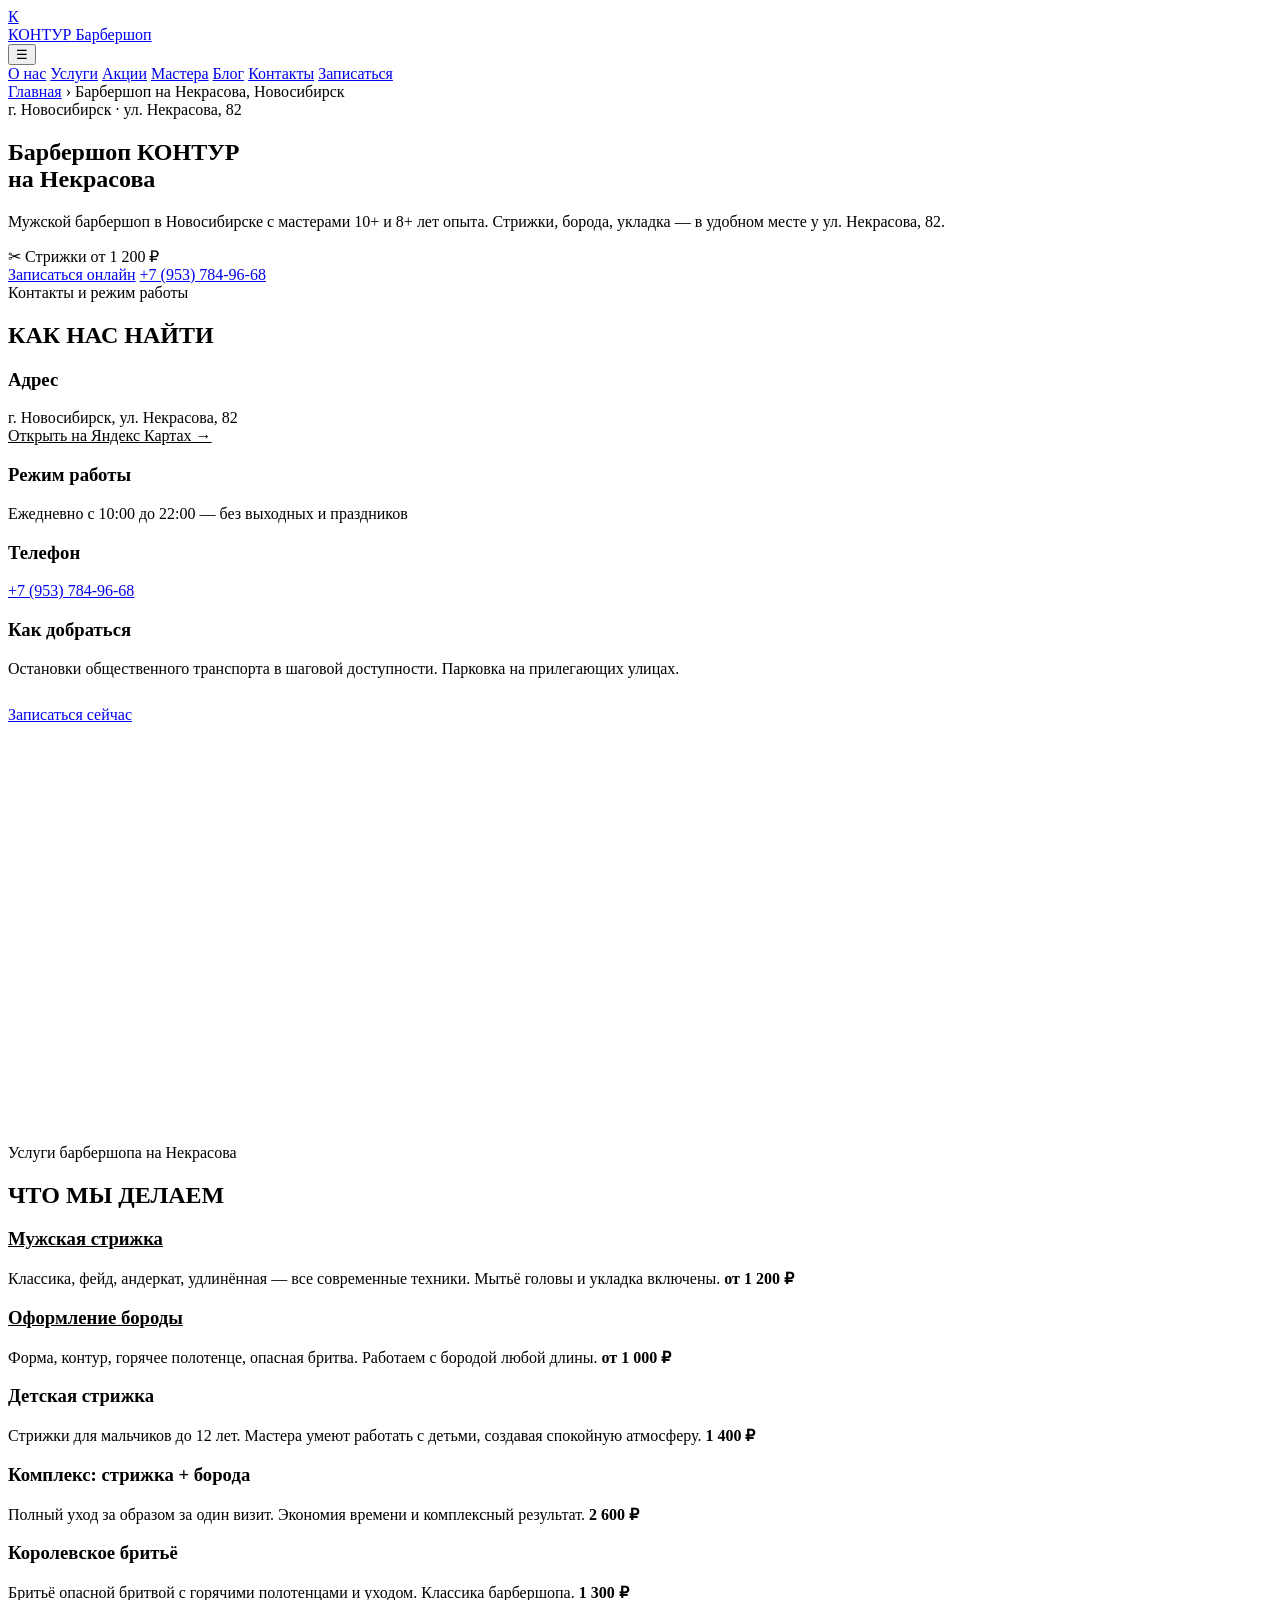
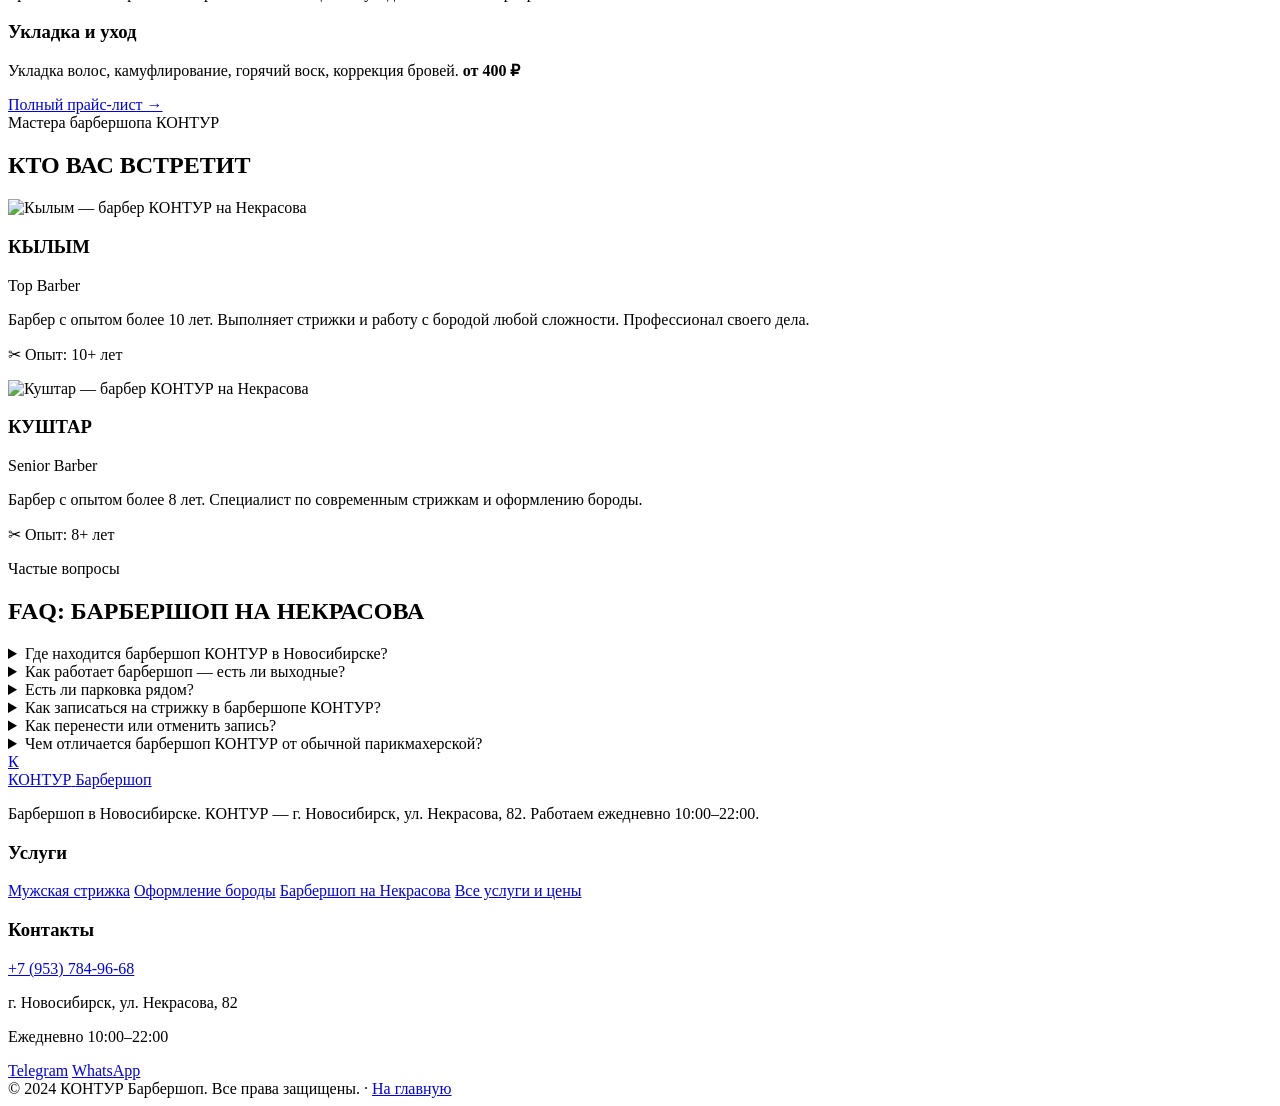
==== commit 31b95839: "Add files via upload" ====
--- a/docs/barbershop-nekrasova.html
+++ b/docs/barbershop-nekrasova.html
@@ -6,7 +6,7 @@
   <title>Барбершоп на Некрасова в Новосибирске — КОНТУР | ул. Некрасова, 82</title>
   <meta name="description" content="Барбершоп КОНТУР на ул. Некрасова, 82 в Новосибирске. Мужские стрижки, оформление бороды, мастера с опытом 8–10 лет. Работаем ежедневно 10:00–22:00. Запись онлайн." />
   <meta name="keywords" content="барбершоп Некрасова Новосибирск, барбершоп на Некрасова, мужская стрижка Некрасова Новосибирск, барбер Некрасова 82, КОНТУР барбершоп Новосибирск" />
-  <link rel="canonical" href="https://username.github.io/repository-name/barbershop-nekrasova" />
+  <link rel="canonical" href="https://ВАШ_ДОМЕН/barbershop-nekrasova" />
   <meta name="geo.region" content="RU-NVS" />
   <meta name="geo.placename" content="Новосибирск" />
   <meta name="geo.position" content="54.989347;82.904635" />
@@ -14,7 +14,7 @@
   <meta property="og:type" content="business.business" />
   <meta property="og:title" content="Барбершоп на Некрасова в Новосибирске | КОНТУР" />
   <meta property="og:description" content="Барбершоп КОНТУР — ул. Некрасова, 82. Мужские стрижки от 1 200 ₽, оформление бороды. Ежедневно 10:00–22:00." />
-  <meta property="og:url" content="https://username.github.io/repository-name/barbershop-nekrasova" />
+  <meta property="og:url" content="https://ВАШ_ДОМЕН/barbershop-nekrasova" />
   <meta property="og:locale" content="ru_RU" />
   <script type="application/ld+json">
   {
@@ -22,7 +22,7 @@
     "@type": "Barbershop",
     "name": "КОНТУР Барбершоп",
     "description": "Мужской барбершоп в Новосибирске на ул. Некрасова, 82. Стрижки, оформление бороды, мастера с опытом 8–10 лет.",
-    "url": "https://username.github.io/repository-name/",
+    "url": "https://ВАШ_ДОМЕН/",
     "telephone": "+79537849668",
     "priceRange": "₽₽",
     "address": {
@@ -49,17 +49,17 @@
     "hasMap": "https://yandex.ru/maps/?text=Новосибирск+ул+Некрасова+82"
   }
   </script>
-  <link rel="icon" type="image/svg+xml" href="./favicon.svg" />
+  <link rel="icon" type="image/svg+xml" href="/favicon.svg" />
   <link rel="preconnect" href="https://fonts.googleapis.com">
   <link rel="preconnect" href="https://fonts.gstatic.com" crossorigin>
   <link href="https://fonts.googleapis.com/css2?family=Manrope:wght@300;400;500;600;700;800&family=Montserrat:wght@400;500;700;800;900&display=swap" rel="stylesheet">
-  <link rel="stylesheet" href="./styles.css" />
+  <link rel="stylesheet" href="/styles.css" />
 </head>
 <body>
 
   <header class="header" id="top">
     <div class="container nav-wrap">
-      <a href="./index.html" class="brand">
+      <a href="/" class="brand">
         <div class="brand-logo"><span class="brand-k">К</span></div>
         <div class="brand-name">
           <span class="brand-title">КОНТУР</span>
@@ -68,12 +68,12 @@
       </a>
       <button class="menu-btn" id="menuBtn" aria-label="Меню">☰</button>
       <nav class="nav" id="nav">
-        <a href="./index.html#about">О нас</a>
-        <a href="./index.html#services">Услуги</a>
-        <a href="./index.html#promo">Акции</a>
-        <a href="./index.html#team">Мастера</a>
-        <a href="./index.html#blog">Блог</a>
-        <a href="./index.html#contact">Контакты</a>
+        <a href="/#about">О нас</a>
+        <a href="/#services">Услуги</a>
+        <a href="/#promo">Акции</a>
+        <a href="/#team">Мастера</a>
+        <a href="/#blog">Блог</a>
+        <a href="/#contact">Контакты</a>
         <a class="btn btn-nav" href="https://n655230.yclients.com/" target="_blank" rel="noopener">Записаться</a>
       </nav>
     </div>
@@ -82,7 +82,7 @@
   <div class="sp-breadcrumb-bar">
     <div class="container">
       <nav class="breadcrumb" aria-label="Хлебные крошки">
-        <a href="./index.html">Главная</a>
+        <a href="/">Главная</a>
         <span class="breadcrumb-sep">›</span>
         <span>Барбершоп на Некрасова, Новосибирск</span>
       </nav>
@@ -154,11 +154,11 @@
         </div>
         <div class="grid-3">
           <div class="card">
-            <h3><a href="./muzhskaya-strizhka-novosibirsk.html" style="color:inherit;">Мужская стрижка</a></h3>
+            <h3><a href="/muzhskaya-strizhka-novosibirsk" style="color:inherit;">Мужская стрижка</a></h3>
             <p>Классика, фейд, андеркат, удлинённая — все современные техники. Мытьё головы и укладка включены. <strong style="color:var(--red-light);">от 1 200 ₽</strong></p>
           </div>
           <div class="card">
-            <h3><a href="./oformlenie-borody-novosibirsk.html" style="color:inherit;">Оформление бороды</a></h3>
+            <h3><a href="/oformlenie-borody-novosibirsk" style="color:inherit;">Оформление бороды</a></h3>
             <p>Форма, контур, горячее полотенце, опасная бритва. Работаем с бородой любой длины. <strong style="color:var(--red-light);">от 1 000 ₽</strong></p>
           </div>
           <div class="card">
@@ -179,7 +179,7 @@
           </div>
         </div>
         <div class="center mt-40">
-          <a class="btn btn-red btn-lg" href="./index.html#services">Полный прайс-лист →</a>
+          <a class="btn btn-red btn-lg" href="/#services">Полный прайс-лист →</a>
         </div>
       </div>
     </section>
@@ -193,7 +193,7 @@
         <div class="grid-2-team">
           <article class="team-card">
             <div class="team-card-photo">
-              <img src="./images/kylym.jpg" alt="Кылым — барбер КОНТУР на Некрасова" loading="lazy" decoding="async" />
+              <img src="/images/kylym.jpg" alt="Кылым — барбер КОНТУР на Некрасова" loading="lazy" decoding="async" />
             </div>
             <div class="team-card-body">
               <h3>КЫЛЫМ</h3>
@@ -204,7 +204,7 @@
           </article>
           <article class="team-card">
             <div class="team-card-photo">
-              <img src="./images/kushtar.jpg" alt="Куштар — барбер КОНТУР на Некрасова" loading="lazy" decoding="async" />
+              <img src="/images/kushtar.jpg" alt="Куштар — барбер КОНТУР на Некрасова" loading="lazy" decoding="async" />
             </div>
             <div class="team-card-body">
               <h3>КУШТАР</h3>
@@ -257,7 +257,7 @@
   <footer class="footer">
     <div class="container footer-grid">
       <div>
-        <a href="./index.html" class="footer-brand">
+        <a href="/" class="footer-brand">
           <div class="brand-logo"><span class="brand-k">К</span></div>
           <div class="brand-name">
             <span class="brand-title" style="font-size:16px;">КОНТУР</span>
@@ -268,10 +268,10 @@
       </div>
       <div>
         <h3>Услуги</h3>
-        <a href="./muzhskaya-strizhka-novosibirsk.html">Мужская стрижка</a>
-        <a href="./oformlenie-borody-novosibirsk.html">Оформление бороды</a>
-        <a href="./barbershop-nekrasova.html">Барбершоп на Некрасова</a>
-        <a href="./index.html#services">Все услуги и цены</a>
+        <a href="/muzhskaya-strizhka-novosibirsk">Мужская стрижка</a>
+        <a href="/oformlenie-borody-novosibirsk">Оформление бороды</a>
+        <a href="/barbershop-nekrasova">Барбершоп на Некрасова</a>
+        <a href="/#services">Все услуги и цены</a>
       </div>
       <div>
         <h3>Контакты</h3>
@@ -283,10 +283,10 @@
       </div>
     </div>
     <div class="container footer-copy">
-      © 2024 КОНТУР Барбершоп. Все права защищены. · <a href="./index.html">На главную</a>
+      © 2024 КОНТУР Барбершоп. Все права защищены. · <a href="/">На главную</a>
     </div>
   </footer>
 
-  <script src="./script.js"></script>
+  <script src="/script.js"></script>
 </body>
 </html>
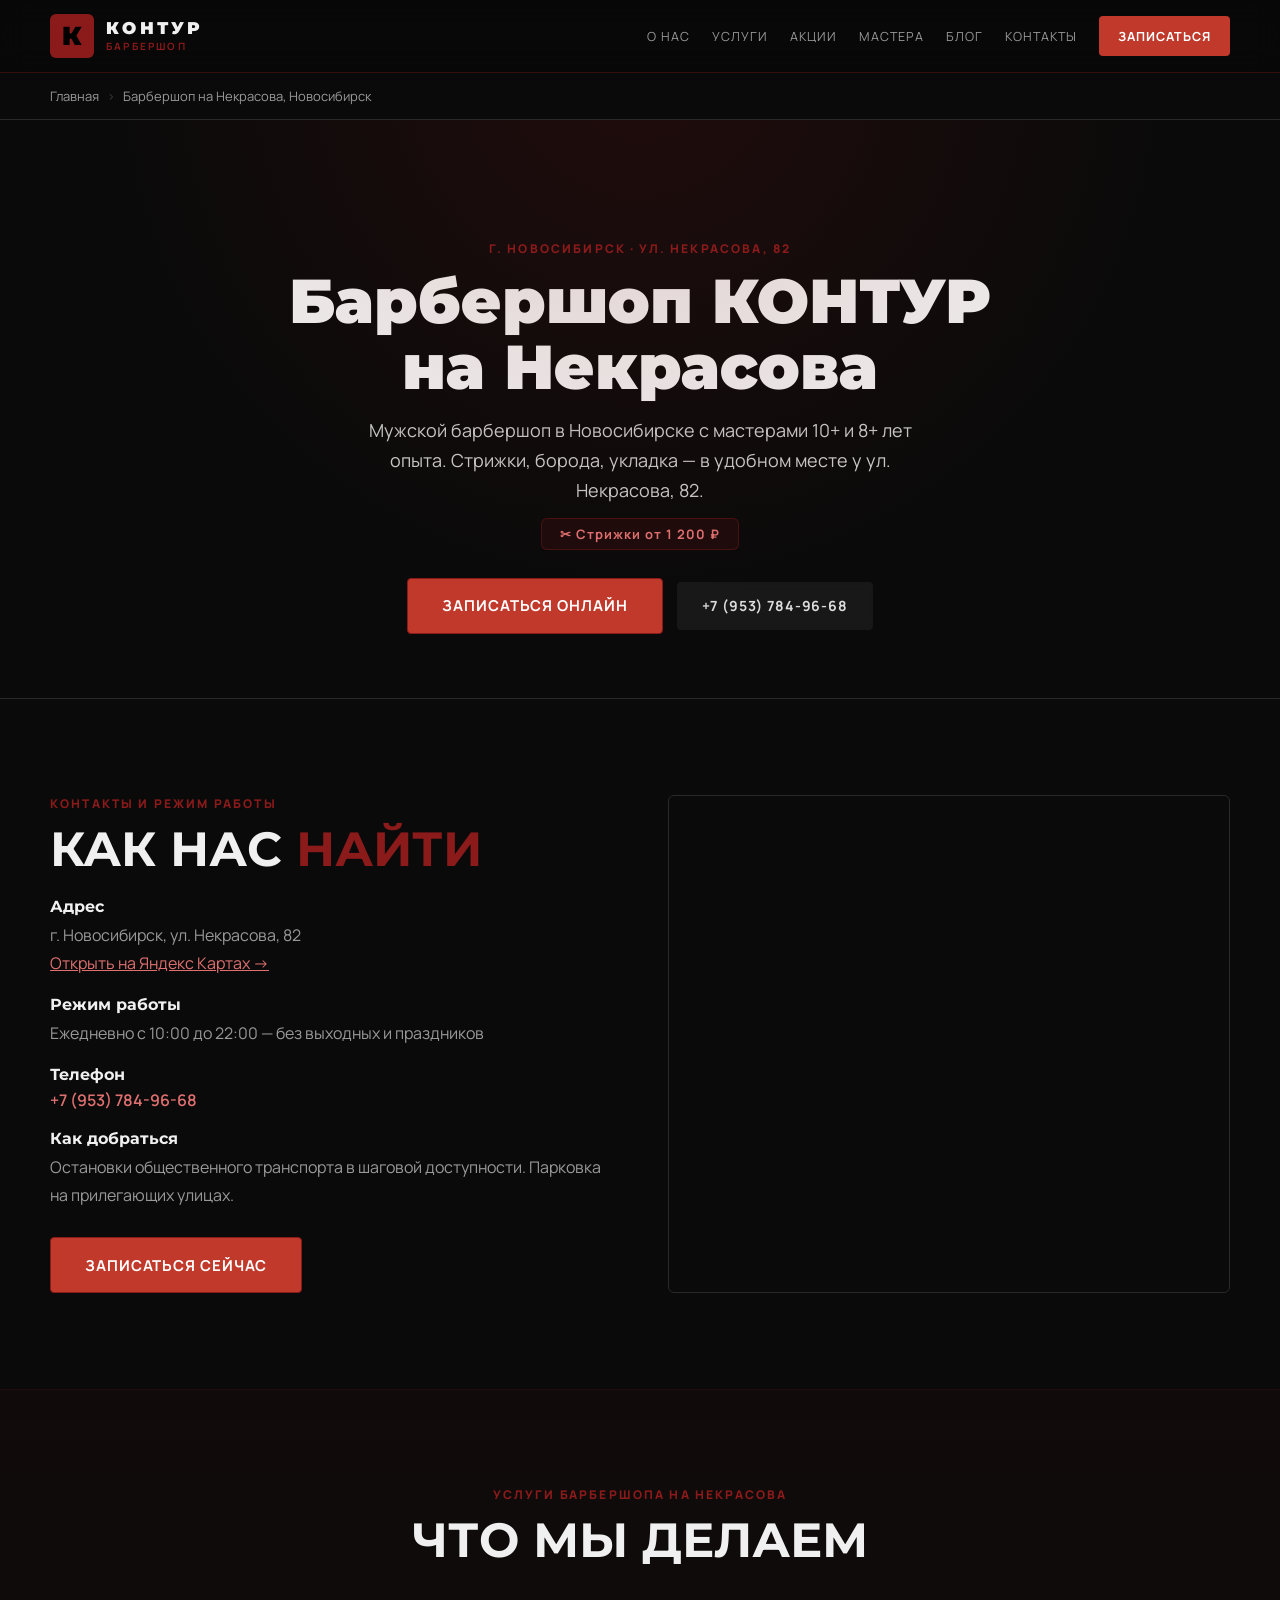
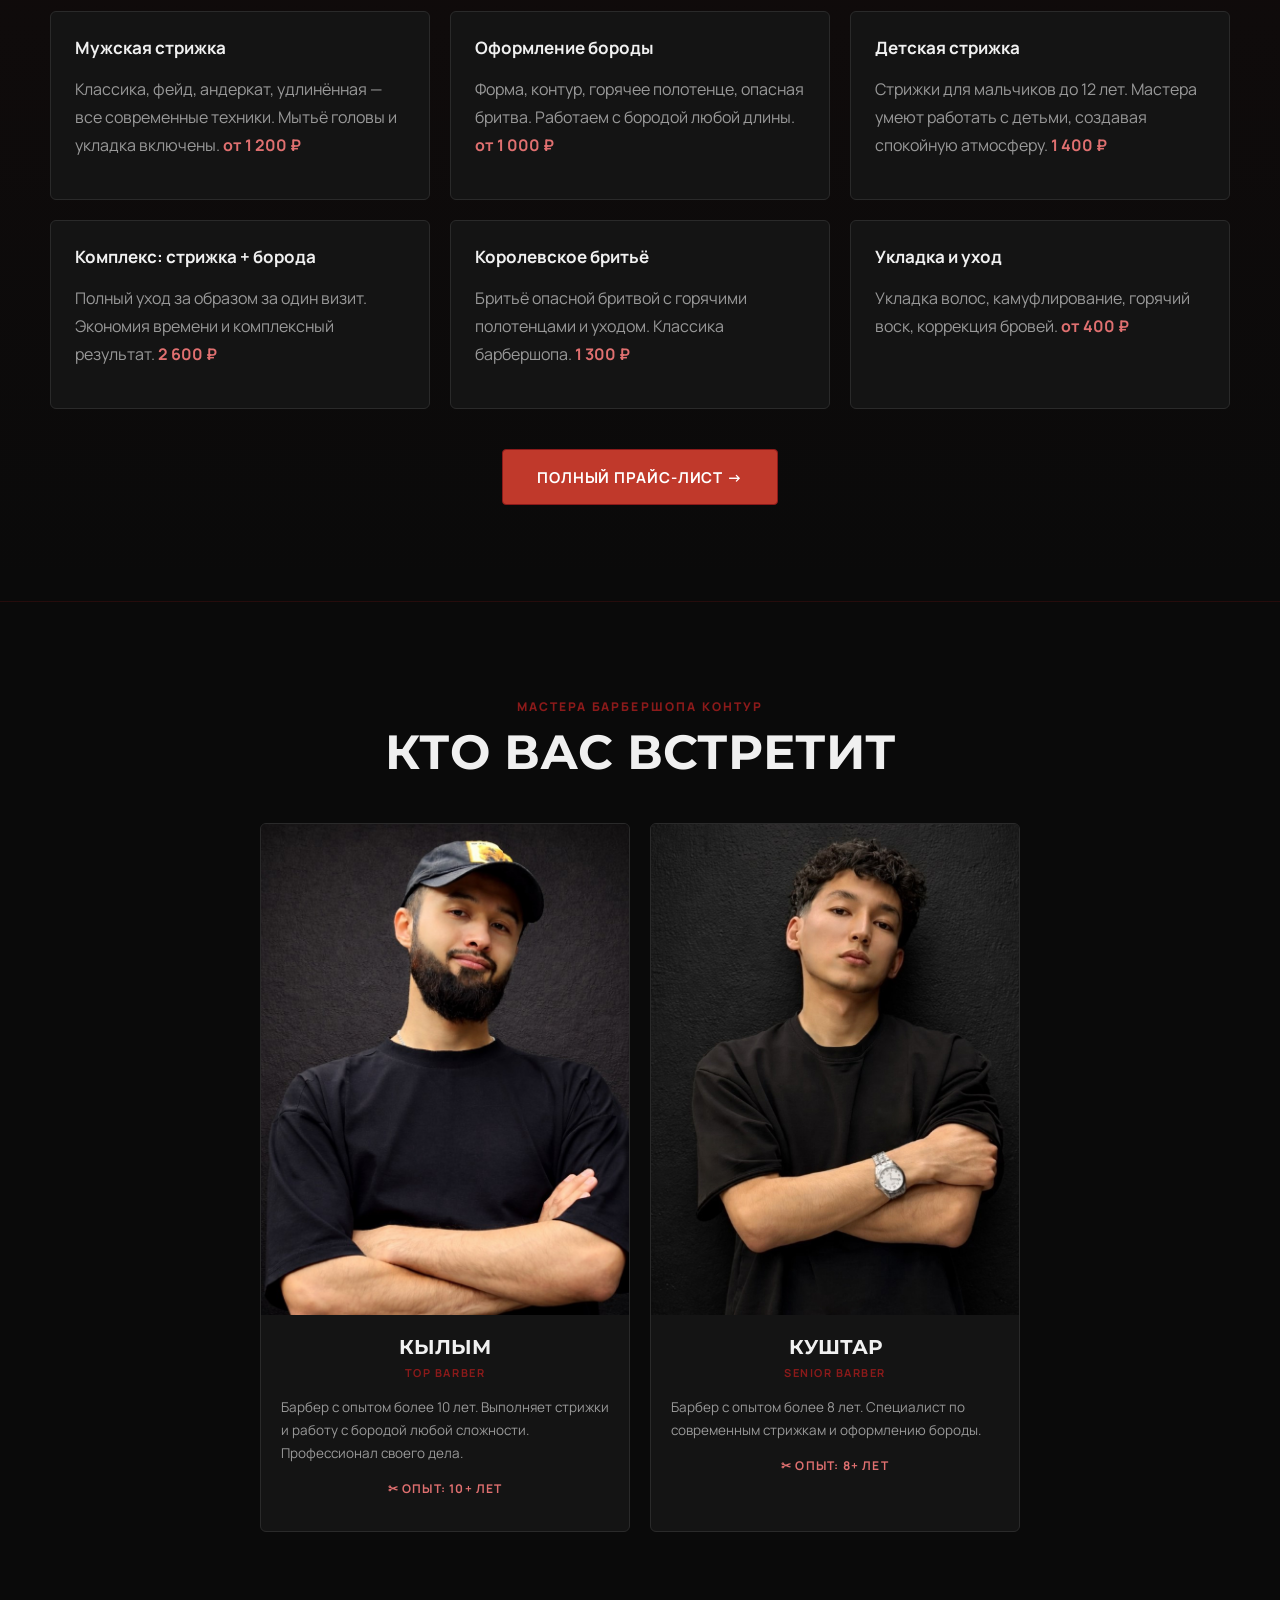
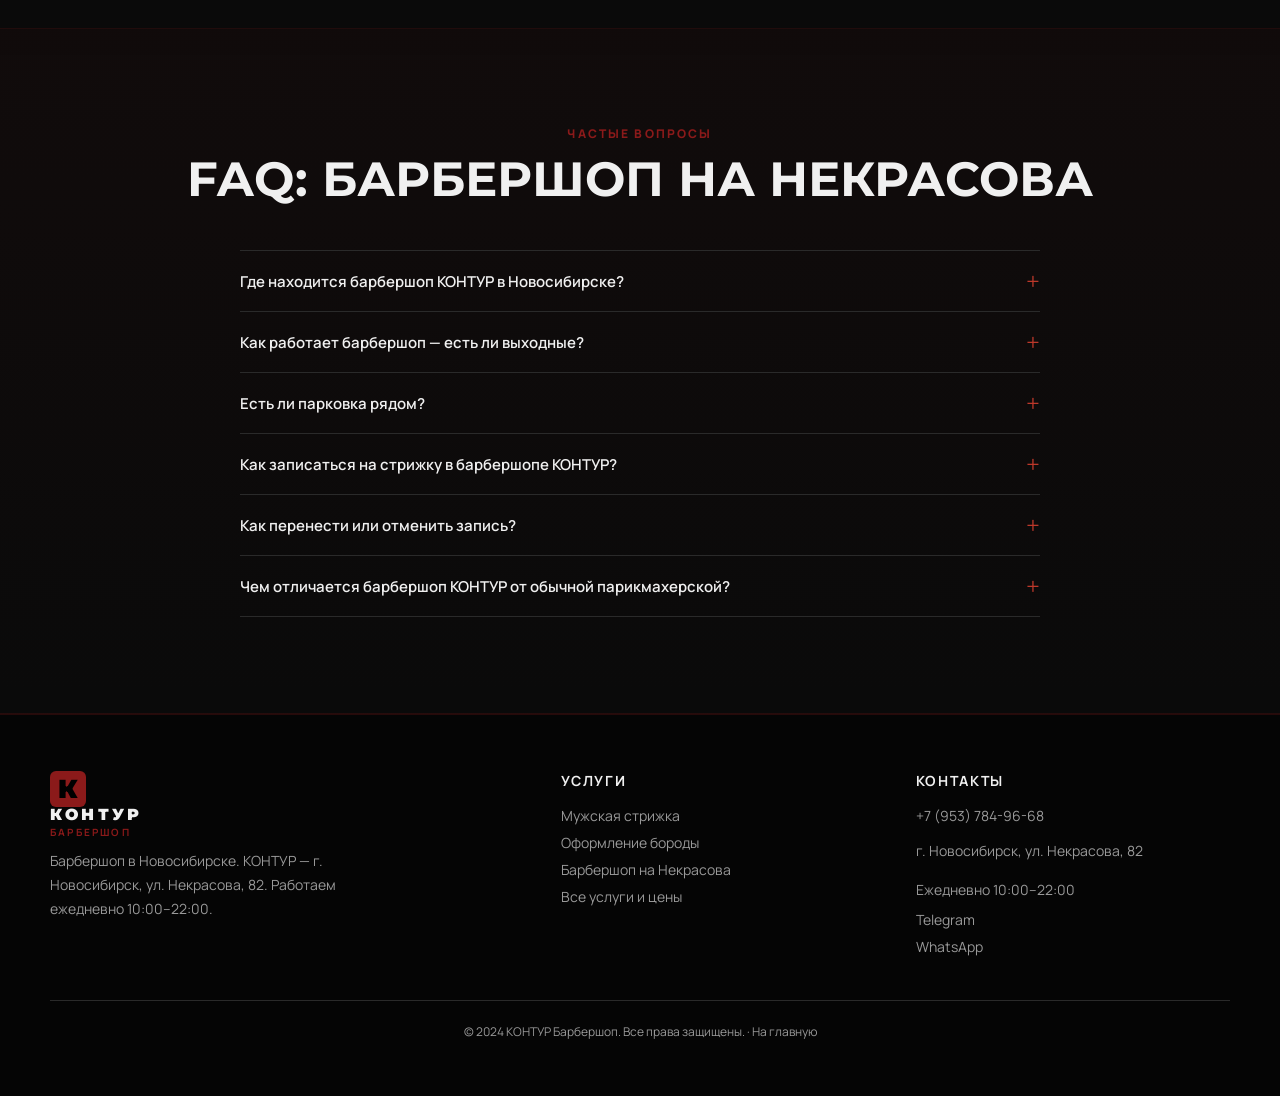
==== commit 39442c74: "Add files via upload" ====
--- a/docs/barbershop-nekrasova.html
+++ b/docs/barbershop-nekrasova.html
@@ -49,17 +49,17 @@
     "hasMap": "https://yandex.ru/maps/?text=Новосибирск+ул+Некрасова+82"
   }
   </script>
-  <link rel="icon" type="image/svg+xml" href="/favicon.svg" />
+  <link rel="icon" type="image/svg+xml" href="favicon.svg" />
   <link rel="preconnect" href="https://fonts.googleapis.com">
   <link rel="preconnect" href="https://fonts.gstatic.com" crossorigin>
   <link href="https://fonts.googleapis.com/css2?family=Manrope:wght@300;400;500;600;700;800&family=Montserrat:wght@400;500;700;800;900&display=swap" rel="stylesheet">
-  <link rel="stylesheet" href="/styles.css" />
+  <link rel="stylesheet" href="styles.css" />
 </head>
 <body>
 
   <header class="header" id="top">
     <div class="container nav-wrap">
-      <a href="/" class="brand">
+      <a href="index.html" class="brand">
         <div class="brand-logo"><span class="brand-k">К</span></div>
         <div class="brand-name">
           <span class="brand-title">КОНТУР</span>
@@ -68,12 +68,12 @@
       </a>
       <button class="menu-btn" id="menuBtn" aria-label="Меню">☰</button>
       <nav class="nav" id="nav">
-        <a href="/#about">О нас</a>
-        <a href="/#services">Услуги</a>
-        <a href="/#promo">Акции</a>
-        <a href="/#team">Мастера</a>
-        <a href="/#blog">Блог</a>
-        <a href="/#contact">Контакты</a>
+        <a href="index.html#about">О нас</a>
+        <a href="index.html#services">Услуги</a>
+        <a href="index.html#promo">Акции</a>
+        <a href="index.html#team">Мастера</a>
+        <a href="index.html#blog">Блог</a>
+        <a href="index.html#contact">Контакты</a>
         <a class="btn btn-nav" href="https://n655230.yclients.com/" target="_blank" rel="noopener">Записаться</a>
       </nav>
     </div>
@@ -82,7 +82,7 @@
   <div class="sp-breadcrumb-bar">
     <div class="container">
       <nav class="breadcrumb" aria-label="Хлебные крошки">
-        <a href="/">Главная</a>
+        <a href="index.html">Главная</a>
         <span class="breadcrumb-sep">›</span>
         <span>Барбершоп на Некрасова, Новосибирск</span>
       </nav>
@@ -154,11 +154,11 @@
         </div>
         <div class="grid-3">
           <div class="card">
-            <h3><a href="/muzhskaya-strizhka-novosibirsk" style="color:inherit;">Мужская стрижка</a></h3>
+            <h3><a href="muzhskaya-strizhka-novosibirsk.html" style="color:inherit;">Мужская стрижка</a></h3>
             <p>Классика, фейд, андеркат, удлинённая — все современные техники. Мытьё головы и укладка включены. <strong style="color:var(--red-light);">от 1 200 ₽</strong></p>
           </div>
           <div class="card">
-            <h3><a href="/oformlenie-borody-novosibirsk" style="color:inherit;">Оформление бороды</a></h3>
+            <h3><a href="oformlenie-borody-novosibirsk.html" style="color:inherit;">Оформление бороды</a></h3>
             <p>Форма, контур, горячее полотенце, опасная бритва. Работаем с бородой любой длины. <strong style="color:var(--red-light);">от 1 000 ₽</strong></p>
           </div>
           <div class="card">
@@ -179,7 +179,7 @@
           </div>
         </div>
         <div class="center mt-40">
-          <a class="btn btn-red btn-lg" href="/#services">Полный прайс-лист →</a>
+          <a class="btn btn-red btn-lg" href="index.html#services">Полный прайс-лист →</a>
         </div>
       </div>
     </section>
@@ -193,7 +193,7 @@
         <div class="grid-2-team">
           <article class="team-card">
             <div class="team-card-photo">
-              <img src="/images/kylym.jpg" alt="Кылым — барбер КОНТУР на Некрасова" loading="lazy" decoding="async" />
+              <img src="images/kylym.jpg" alt="Кылым — барбер КОНТУР на Некрасова" loading="lazy" decoding="async" />
             </div>
             <div class="team-card-body">
               <h3>КЫЛЫМ</h3>
@@ -204,7 +204,7 @@
           </article>
           <article class="team-card">
             <div class="team-card-photo">
-              <img src="/images/kushtar.jpg" alt="Куштар — барбер КОНТУР на Некрасова" loading="lazy" decoding="async" />
+              <img src="images/kushtar.jpg" alt="Куштар — барбер КОНТУР на Некрасова" loading="lazy" decoding="async" />
             </div>
             <div class="team-card-body">
               <h3>КУШТАР</h3>
@@ -257,7 +257,7 @@
   <footer class="footer">
     <div class="container footer-grid">
       <div>
-        <a href="/" class="footer-brand">
+        <a href="index.html" class="footer-brand">
           <div class="brand-logo"><span class="brand-k">К</span></div>
           <div class="brand-name">
             <span class="brand-title" style="font-size:16px;">КОНТУР</span>
@@ -268,10 +268,10 @@
       </div>
       <div>
         <h3>Услуги</h3>
-        <a href="/muzhskaya-strizhka-novosibirsk">Мужская стрижка</a>
-        <a href="/oformlenie-borody-novosibirsk">Оформление бороды</a>
-        <a href="/barbershop-nekrasova">Барбершоп на Некрасова</a>
-        <a href="/#services">Все услуги и цены</a>
+        <a href="muzhskaya-strizhka-novosibirsk.html">Мужская стрижка</a>
+        <a href="oformlenie-borody-novosibirsk.html">Оформление бороды</a>
+        <a href="barbershop-nekrasova.html">Барбершоп на Некрасова</a>
+        <a href="index.html#services">Все услуги и цены</a>
       </div>
       <div>
         <h3>Контакты</h3>
@@ -283,10 +283,10 @@
       </div>
     </div>
     <div class="container footer-copy">
-      © 2024 КОНТУР Барбершоп. Все права защищены. · <a href="/">На главную</a>
+      © 2024 КОНТУР Барбершоп. Все права защищены. · <a href="index.html">На главную</a>
     </div>
   </footer>
 
-  <script src="/script.js"></script>
+  <script src="script.js"></script>
 </body>
 </html>
--- a/docs/styles.css
+++ b/docs/styles.css
@@ -0,0 +1,391 @@
+:root {
+  --bg: #0a0a0a;
+  --bg-2: #111111;
+  --card: #141414;
+  --line: #2a2a2a;
+  --text: #f0f0f0;
+  --muted: #999999;
+  --red: #c0392b;
+  --red-2: #8b1a1a;
+  --red-light: #e07070;
+}
+* { box-sizing: border-box; }
+html { scroll-behavior: smooth; }
+body {
+  margin: 0;
+  font-family: 'Manrope', sans-serif;
+  background: var(--bg);
+  color: var(--text);
+}
+a { color: inherit; text-decoration: none; }
+img { max-width: 100%; display: block; }
+.container { width: min(1180px, calc(100% - 32px)); margin: 0 auto; }
+.narrow { width: min(960px, calc(100% - 32px)); }
+
+/* HEADER */
+.header {
+  position: sticky; top: 0; z-index: 50;
+  backdrop-filter: blur(14px);
+  background: rgba(8,8,8,.90);
+  border-bottom: 1px solid rgba(139,26,26,.35);
+}
+.nav-wrap { display: flex; align-items: center; justify-content: space-between; min-height: 72px; gap: 24px; }
+.brand { display: inline-flex; align-items: center; gap: 12px; }
+.brand-logo { width: 44px; height: 44px; border-radius: 6px; background: var(--red-2); display: flex; align-items: center; justify-content: center; flex-shrink: 0; }
+.brand-k { font-family: 'Montserrat', sans-serif; font-weight: 900; font-size: 26px; color: #000; line-height: 1; letter-spacing: 0; }
+.brand-name { display: flex; flex-direction: column; }
+.brand-title { font-family: 'Montserrat', sans-serif; font-weight: 900; font-size: 17px; letter-spacing: .2em; color: var(--text); line-height: 1; }
+.brand-logo-img { height: 18px; width: auto; mix-blend-mode: screen; display: block; }
+.brand-logo-img-nav { height: 32px; width: auto; mix-blend-mode: screen; display: block; }
+.brand-sub { font-size: 10px; letter-spacing: .22em; color: var(--red-2); font-weight: 700; text-transform: uppercase; margin-top: 2px; }
+nav.nav { display: flex; align-items: center; gap: 22px; }
+.nav a { color: var(--muted); font-size: 12.5px; text-transform: uppercase; letter-spacing: .08em; transition: color .2s; }
+.nav a:hover { color: var(--red-light); }
+.nav a.btn-nav { color: #ffffff; }
+.nav a.btn-nav:hover { color: #ffffff; }
+.menu-btn { display: none; background: none; border: 1px solid var(--line); color: var(--text); font-size: 24px; border-radius: 6px; width: 44px; height: 44px; cursor: pointer; }
+
+/* HERO */
+.hero { position: relative; min-height: 100svh; display: flex; align-items: center; overflow: hidden; }
+.hero-bg { position: absolute; inset: 0; width: 100%; height: 100%; object-fit: cover; filter: brightness(.38) saturate(.5); }
+.hero-overlay { position: absolute; inset: 0; background: linear-gradient(to bottom, rgba(8,8,8,.3) 0%, rgba(8,8,8,.25) 40%, var(--bg) 100%); }
+.hero-content { position: relative; z-index: 1; text-align: center; padding: 140px 0 100px; }
+
+.hero-eyebrow { display: flex; align-items: center; gap: 16px; justify-content: center; margin-bottom: 24px; }
+.hero-line { flex: 1; max-width: 70px; height: 1px; background: rgba(192,57,43,.5); }
+.hero-label { font-size: 12px; letter-spacing: .18em; text-transform: uppercase; color: var(--muted); font-weight: 600; white-space: normal; text-align: center; line-height: 1.5; }
+
+.hero-logo-img {
+  width: clamp(280px, 72vw, 640px);
+  height: auto;
+  mix-blend-mode: screen;
+  display: block;
+  margin: 0 auto;
+}
+.hero-hours { font-size: 12px; letter-spacing: .18em; text-transform: uppercase; color: var(--muted); font-weight: 600; margin: 6px 0 0 0; }
+.hero h1.hero-title {
+  margin: 0 0 -20px 0;
+  font-family: 'Montserrat', sans-serif;
+  font-weight: 900;
+  font-size: clamp(72px, 18vw, 180px);
+  letter-spacing: .1em;
+  line-height: .92;
+  color: #fff;
+  text-shadow: 0 2px 40px rgba(0,0,0,.6);
+}
+.hero-barber {
+  margin: 8px 0 0;
+  font-family: 'Montserrat', sans-serif;
+  font-weight: 400;
+  font-size: clamp(14px, 2.8vw, 28px);
+  letter-spacing: .55em;
+  text-transform: uppercase;
+  color: rgba(255,255,255,.65);
+}
+.hero-tagline {
+  margin: 22px 0 0;
+  font-size: clamp(15px, 2vw, 22px);
+  color: rgba(255,255,255,.92);
+  letter-spacing: .02em;
+  font-weight: 600;
+  line-height: 1.4;
+  text-transform: none;
+}
+.hero-subtitle {
+  margin: 10px 0 0;
+  font-size: clamp(12px, 1.4vw, 15px);
+  color: var(--muted);
+  letter-spacing: .06em;
+  font-weight: 500;
+}
+.hero-ornament {
+  display: flex; align-items: center; gap: 16px; justify-content: center;
+  margin: 20px 0 28px; color: rgba(192,57,43,.7);
+}
+.hero-ornament span { width: 50px; height: 1px; background: rgba(192,57,43,.4); }
+.hero-actions { display: flex; align-items: center; justify-content: center; gap: 14px; flex-wrap: wrap; }
+.btn-ghost {
+  display: inline-flex; align-items: center; gap: 8px; min-height: 56px; padding: 0 28px;
+  border-radius: 4px; font-weight: 700; border: 1px solid rgba(255,255,255,.25);
+  color: rgba(255,255,255,.85); background: rgba(255,255,255,.06);
+  font-size: 15px; letter-spacing: .04em; transition: all .2s ease; text-transform: none;
+  backdrop-filter: blur(4px);
+}
+.btn-ghost:hover { border-color: rgba(255,255,255,.5); background: rgba(255,255,255,.12); color: #fff; }
+.hero-stats {
+  display: flex; align-items: center; justify-content: center; gap: 0;
+  margin-top: 44px; padding: 20px 32px; flex-wrap: wrap;
+  background: rgba(255,255,255,.05); border: 1px solid rgba(255,255,255,.08);
+  border-radius: 8px; backdrop-filter: blur(8px); max-width: 720px; margin-left: auto; margin-right: auto;
+}
+.hero-stat { display: flex; flex-direction: column; align-items: center; gap: 3px; padding: 0 28px; }
+.hero-stat-num {
+  font-family: 'Montserrat', sans-serif; font-weight: 900;
+  font-size: clamp(20px, 3vw, 28px); color: #fff; letter-spacing: -.01em; line-height: 1;
+}
+.hero-stat-label { font-size: 11px; color: var(--muted); letter-spacing: .06em; text-align: center; line-height: 1.3; }
+.hero-stat-sep { width: 1px; height: 40px; background: rgba(255,255,255,.1); flex-shrink: 0; }
+.hero-stat-price { color: var(--red-light) !important; }
+
+/* SERVICE PAGES */
+.sp-breadcrumb-bar { padding: 14px 0; border-bottom: 1px solid var(--line); }
+.breadcrumb { display: flex; align-items: center; gap: 8px; font-size: 13px; color: var(--muted); }
+.breadcrumb a { color: var(--muted); } .breadcrumb a:hover { color: var(--text); }
+.breadcrumb-sep { color: rgba(255,255,255,.2); }
+.sp-hero { background: var(--bg); padding: 120px 0 64px; text-align: center; border-bottom: 1px solid var(--line); position: relative; overflow: hidden; }
+.sp-hero::before { content: ''; position: absolute; inset: 0; background: radial-gradient(ellipse at 50% -10%, rgba(139,26,26,.18) 0%, transparent 60%); pointer-events: none; }
+.sp-hero h1 { font-family: 'Montserrat', sans-serif; font-weight: 900; font-size: clamp(30px, 6vw, 62px); line-height: 1.06; margin: 0 0 16px; }
+.sp-hero .sp-desc { font-size: clamp(14px, 1.8vw, 18px); color: rgba(255,255,255,.78); max-width: 580px; margin: 0 auto 12px; line-height: 1.65; }
+.sp-price-tag { display: inline-block; background: rgba(139,26,26,.15); border: 1px solid rgba(139,26,26,.4); border-radius: 6px; padding: 6px 18px; font-size: 13px; color: var(--red-light); font-weight: 700; letter-spacing: .08em; margin-bottom: 28px; }
+.sp-actions { display: flex; align-items: center; justify-content: center; gap: 14px; flex-wrap: wrap; }
+/* FAQ */
+.faq-grid { max-width: 800px; margin: 0 auto; }
+details.faq-item { border-bottom: 1px solid var(--line); }
+details.faq-item:first-child { border-top: 1px solid var(--line); }
+details.faq-item > summary { list-style: none; padding: 18px 0; cursor: pointer; display: flex; justify-content: space-between; align-items: center; gap: 16px; font-size: 15px; font-weight: 600; color: var(--text); user-select: none; }
+details.faq-item > summary::-webkit-details-marker { display: none; }
+details.faq-item > summary::after { content: '+'; font-size: 24px; color: var(--red); flex-shrink: 0; transition: transform .25s; font-weight: 300; line-height: 1; }
+details.faq-item[open] > summary::after { transform: rotate(45deg); }
+.faq-answer { padding: 0 32px 18px 0; color: var(--muted); line-height: 1.72; font-size: 14.5px; }
+.faq-answer a { color: var(--red-light); text-decoration: underline; }
+/* BUTTONS */
+.btn {
+  display: inline-flex; align-items: center; justify-content: center; gap: 8px;
+  min-height: 48px; padding: 0 24px; border-radius: 4px; font-weight: 700;
+  border: 1px solid transparent; transition: all .2s ease; text-transform: uppercase; letter-spacing: .06em; font-size: 14px;
+}
+.btn-lg { min-height: 56px; padding: 0 34px; font-size: 15px; }
+.btn-red { background: var(--red); color: #fff; border-color: var(--red-2); }
+.btn-red:hover { background: var(--red-2); transform: translateY(-1px); box-shadow: 0 4px 18px rgba(139,26,26,.55); }
+.btn-outline { border-color: var(--red); color: var(--red-light); }
+.btn-outline:hover { background: rgba(139,26,26,.15); }
+.btn-nav { background: var(--red); color: #ffffff; padding: 0 18px; min-height: 40px; font-size: 12.5px; font-weight: 700; }
+.btn-nav:hover { background: #e74c3c; }
+
+/* SECTIONS */
+.section { padding: 96px 0; scroll-margin-top: 72px; }
+section[id] { scroll-margin-top: 80px; }
+.section-alt { background: linear-gradient(180deg, rgba(139,26,26,.05), rgba(0,0,0,0)); border-top: 1px solid rgba(139,26,26,.18); border-bottom: 1px solid rgba(139,26,26,.18); }
+.eyebrow { text-transform: uppercase; letter-spacing: .18em; font-weight: 800; margin-bottom: 12px; font-size: 12px; color: var(--red-2); }
+h2 { margin: 0 0 20px; font-size: clamp(28px, 4.5vw, 48px); line-height: 1.08; font-family: 'Montserrat', sans-serif; }
+h2 span { color: var(--red-2); }
+p { color: var(--muted); line-height: 1.75; }
+.section-head { margin-bottom: 44px; }
+.section-head.center { text-align: center; }
+.section-head.between { display: flex; justify-content: space-between; align-items: flex-end; gap: 24px; }
+
+/* ABOUT */
+.two-col { display: grid; grid-template-columns: 1fr 1fr; gap: 56px; align-items: center; }
+.image-card img { border-radius: 6px; border: 1px solid var(--line); }
+
+/* SERVICES */
+.services { display: grid; gap: 12px; }
+.service {
+  display: flex; justify-content: space-between; align-items: center; gap: 20px;
+  padding: 18px 22px; background: var(--card); border: 1px solid var(--line); border-radius: 6px;
+  transition: border-color .2s;
+}
+.service:hover { border-color: rgba(139,26,26,.4); }
+.service h3 { margin: 0 0 4px; font-size: 17px; font-family: 'Montserrat', sans-serif; }
+.service p { margin: 0; font-size: 13px; }
+.service strong { color: var(--red-light); white-space: nowrap; font: 800 20px 'Montserrat', sans-serif; min-width: 90px; text-align: right; }
+.service-category-label {
+  font-size: 11px; text-transform: uppercase; letter-spacing: .2em; font-weight: 800; color: var(--red);
+  padding: 24px 0 6px; border-bottom: 1px solid rgba(139,26,26,.2); margin-bottom: 2px;
+  display: flex; align-items: center; gap: 10px;
+}
+.service-category-label::before, .service-category-label::after { content: ''; flex: 1; height: 1px; background: rgba(139,26,26,.2); }
+
+/* GRID */
+.grid-3 { display: grid; grid-template-columns: repeat(3, 1fr); gap: 20px; }
+.grid-2-team { display: grid; grid-template-columns: repeat(2, 1fr); gap: 20px; max-width: 760px; margin: 0 auto; }
+
+/* CARDS */
+.card, .review { background: var(--card); border: 1px solid var(--line); border-radius: 6px; padding: 24px; }
+.card h3 { margin: 0 0 10px; font-size: 17px; }
+.card:hover { border-color: rgba(139,26,26,.35); transition: border-color .2s; }
+
+/* TEAM */
+.team-card { text-align: center; background: var(--card); border: 1px solid var(--line); border-radius: 6px; overflow: hidden; }
+.team-card > img { aspect-ratio: 3/4; object-fit: cover; width: 100%; }
+.team-card-body { padding: 20px; }
+
+/* TEAM SLIDER */
+.team-card-photo { overflow: hidden; }
+.team-card-photo img { aspect-ratio: 3/4; object-fit: cover; object-position: top center; width: 100%; display: block; }
+.team-slider { position: relative; overflow: hidden; }
+.team-slides { display: flex; }
+.team-slide { aspect-ratio: 3/4; object-fit: cover; width: 100%; flex-shrink: 0; transition: opacity .35s ease; }
+.team-slide:not(.active) { display: none; }
+.slider-prev, .slider-next { position: absolute; top: 50%; transform: translateY(-50%); background: rgba(0,0,0,.55); border: none; color: #fff; font-size: 28px; line-height: 1; width: 38px; height: 48px; cursor: pointer; display: flex; align-items: center; justify-content: center; transition: background .2s; z-index: 2; }
+.slider-prev { left: 0; border-radius: 0 4px 4px 0; }
+.slider-next { right: 0; border-radius: 4px 0 0 4px; }
+.slider-prev:hover, .slider-next:hover { background: rgba(139,26,26,.8); }
+.slider-dots { position: absolute; bottom: 10px; left: 50%; transform: translateX(-50%); display: flex; gap: 6px; z-index: 2; }
+.slider-dot { width: 7px; height: 7px; border-radius: 50%; background: rgba(255,255,255,.4); cursor: pointer; transition: background .2s, transform .2s; }
+.slider-dot.active { background: var(--red-2); transform: scale(1.25); }
+.team-card h3 { margin: 0 0 4px; font-size: 20px; font-family: 'Montserrat', sans-serif; }
+.team-card .role { color: var(--red-2); text-transform: uppercase; letter-spacing: .14em; font-size: 11px; font-weight: 700; margin: 0 0 14px; }
+.team-card .bio { font-size: 13.5px; line-height: 1.7; text-align: left; }
+.team-exp { font-size: 12px; color: var(--red-light); font-weight: 700; margin-top: 10px; text-transform: uppercase; letter-spacing: .1em; }
+
+/* REVIEWS */
+.stars { color: var(--red-2); margin-bottom: 16px; font-size: 16px; letter-spacing: 2px; }
+.review p { font-size: 14.5px; }
+.review-meta { display: flex; justify-content: space-between; gap: 12px; padding-top: 14px; margin-top: 14px; border-top: 1px solid var(--line); color: var(--muted); font-size: 13px; }
+
+/* CONTACTS */
+.contacts-list { display: grid; gap: 18px; margin: 22px 0 28px; }
+.contacts-list h3 { margin: 0 0 5px; font-size: 16px; font-family: 'Montserrat', sans-serif; }
+.contacts-list p, .contacts-list a { margin: 0; display: block; }
+.contact-link { display: inline-flex; align-items: center; gap: 8px; color: var(--red-light); font-weight: 600; transition: color .2s; }
+.contact-link:hover { color: #fff; }
+.social-row { display: flex; gap: 10px; flex-wrap: wrap; margin-top: 24px; }
+.social-btn {
+  display: inline-flex; align-items: center; gap: 7px;
+  padding: 9px 16px; border-radius: 4px; font-size: 12.5px; font-weight: 700;
+  border: 1px solid var(--line); background: var(--card);
+  text-transform: uppercase; letter-spacing: .06em; transition: all .2s;
+}
+.social-btn:hover { border-color: var(--red); color: var(--red-light); }
+.map-card { border: 1px solid var(--line); border-radius: 6px; overflow: hidden; min-height: 400px; }
+
+/* PROMO */
+.promo-grid { display: grid; grid-template-columns: repeat(2, 1fr); gap: 24px; margin-bottom: 48px; }
+.promo-card { background: var(--card); border: 1px solid var(--line); border-radius: 8px; padding: 28px 24px 24px; position: relative; display: flex; flex-direction: column; gap: 12px; transition: border-color .2s, transform .2s; }
+.promo-card:hover { border-color: rgba(139,26,26,.5); transform: translateY(-3px); }
+.promo-card--accent { border-color: rgba(139,26,26,.4); background: linear-gradient(135deg, var(--card) 70%, rgba(139,26,26,.08)); }
+.promo-icon { width: 68px; height: 68px; border-radius: 16px; background: linear-gradient(135deg, rgba(139,26,26,.18) 0%, rgba(20,20,20,.9) 100%); border: 1.5px solid rgba(139,26,26,.35); display: flex; align-items: center; justify-content: center; flex-shrink: 0; box-shadow: 0 4px 24px rgba(139,26,26,.12); }
+.promo-badge { position: absolute; top: 20px; right: 20px; background: var(--red); color: #fff; font-family: 'Montserrat', sans-serif; font-weight: 900; font-size: 15px; padding: 4px 10px; border-radius: 4px; letter-spacing: .04em; }
+.promo-badge--gold { background: linear-gradient(135deg, #b8860b, #d4a017); }
+.promo-card h3 { font-family: 'Montserrat', sans-serif; font-weight: 800; font-size: 18px; margin: 0; color: var(--text); }
+.promo-card > p { color: var(--muted); font-size: 14px; line-height: 1.7; margin: 0; flex: 1; }
+.promo-rules { list-style: none; padding: 0; margin: 0; display: flex; flex-direction: column; gap: 6px; }
+.promo-rules li { color: var(--muted); font-size: 12.5px; padding-left: 18px; position: relative; }
+.promo-rules li::before { content: '✓'; position: absolute; left: 0; color: var(--red-light); font-weight: 700; }
+.promo-note { display: flex; align-items: center; gap: 8px; justify-content: center; margin: 24px 0 0; font-size: 13px; color: var(--muted); letter-spacing: .04em; }
+.promo-note svg { flex-shrink: 0; opacity: .7; }
+.promo-code-block { background: var(--card); border: 1px solid rgba(139,26,26,.4); border-radius: 8px; padding: 40px 32px; text-align: center; }
+.promo-code-inner { max-width: 540px; margin: 0 auto; display: flex; flex-direction: column; align-items: center; gap: 16px; }
+.promo-code-label { font-family: 'Montserrat', sans-serif; font-weight: 800; font-size: 20px; color: var(--text); text-transform: uppercase; letter-spacing: .08em; }
+.promo-code-desc { color: var(--muted); font-size: 14.5px; margin: 0; }
+.promo-code-tag { font-family: 'Montserrat', sans-serif; font-weight: 900; font-size: 36px; color: var(--red-light); letter-spacing: .25em; border: 2px dashed rgba(139,26,26,.5); padding: 12px 36px; border-radius: 6px; background: rgba(139,26,26,.06); }
+.promo-code-note { color: var(--muted); font-size: 13px; margin: 0; }
+
+/* BLOG */
+.blog-grid { display: grid; grid-template-columns: repeat(2, 1fr); gap: 28px; }
+.blog-card { background: var(--card); border: 1px solid var(--line); border-radius: 8px; overflow: hidden; display: flex; flex-direction: column; transition: border-color .2s, transform .2s; }
+.blog-card:hover { border-color: rgba(139,26,26,.4); transform: translateY(-3px); }
+.blog-card-img { height: 200px; background: #111; position: relative; display: flex; align-items: flex-end; padding: 16px; overflow: hidden; }
+.blog-card-img img { position: absolute; inset: 0; width: 100%; height: 100%; object-fit: cover; opacity: .72; transition: opacity .3s, transform .4s; }
+.blog-card:hover .blog-card-img img { opacity: .85; transform: scale(1.04); }
+.blog-card-img::after { content: ''; position: absolute; inset: 0; background: linear-gradient(to top, rgba(0,0,0,.82) 0%, rgba(0,0,0,.18) 55%, rgba(0,0,0,.08) 100%); pointer-events: none; }
+.blog-card-category { background: var(--red); color: #fff; font-size: 11px; font-weight: 700; letter-spacing: .12em; text-transform: uppercase; padding: 4px 10px; border-radius: 3px; position: relative; z-index: 1; }
+.blog-card-body { padding: 24px; display: flex; flex-direction: column; gap: 10px; flex: 1; }
+.blog-card-body h3 { font-family: 'Montserrat', sans-serif; font-weight: 800; font-size: 16px; color: var(--text); margin: 0; line-height: 1.4; }
+.blog-card-body p { color: var(--muted); font-size: 13.5px; line-height: 1.72; margin: 0; }
+.blog-card-footer { display: flex; gap: 8px; flex-wrap: wrap; margin-top: auto; padding-top: 12px; border-top: 1px solid var(--line); }
+.blog-tag { font-size: 11px; color: var(--red-light); border: 1px solid rgba(139,26,26,.35); padding: 3px 8px; border-radius: 3px; font-weight: 600; letter-spacing: .06em; }
+
+/* FOOTER */
+.footer { padding: 56px 0; background: #050505; border-top: 1px solid rgba(139,26,26,.25); }
+.footer-grid { display: grid; grid-template-columns: 1.5fr 1fr 1fr; gap: 40px; }
+.footer-grid h3 { margin: 0 0 16px; font-size: 14px; text-transform: uppercase; letter-spacing: .12em; color: var(--text); }
+.footer-grid a, .footer-grid p { display: block; margin-bottom: 8px; color: var(--muted); font-size: 14px; transition: color .2s; }
+.footer-grid a:hover { color: var(--red-light); }
+.footer-text { max-width: 340px; color: var(--muted); font-size: 13.5px; line-height: 1.72; margin-top: 10px; }
+.footer-brand { display: flex; align-items: center; gap: 12px; margin-bottom: 12px; }
+.footer-brand .brand-logo { width: 36px; height: 36px; }
+.footer-copy { margin-top: 36px; border-top: 1px solid var(--line); padding-top: 22px; text-align: center; color: var(--muted); font-size: 12px; }
+.mt-40 { margin-top: 40px; }
+.center { text-align: center; }
+
+/* ── TABLET 960px ── */
+@media (max-width: 960px) {
+  nav.nav { display: none; position: absolute; top: 72px; left: 0; right: 0; background: rgba(8,8,8,.97); border-bottom: 1px solid var(--line); flex-direction: column; align-items: stretch; padding: 14px; gap: 0; z-index: 100; }
+  nav.nav.open { display: flex; }
+  nav.nav a { padding: 14px 10px; border-bottom: 1px solid var(--line); font-size: 14px; }
+  nav.nav a.btn-nav { margin-top: 10px; border-bottom: none; text-align: center; justify-content: center; padding: 14px; min-height: 48px; }
+  .menu-btn { display: inline-flex; align-items: center; justify-content: center; }
+  .two-col { grid-template-columns: 1fr; gap: 32px; }
+  .grid-3 { grid-template-columns: 1fr 1fr; gap: 16px; }
+  .footer-grid { grid-template-columns: 1fr 1fr; gap: 32px; }
+  .section-head.between { flex-direction: column; align-items: flex-start; gap: 18px; }
+  .contacts-grid { grid-template-columns: 1fr; gap: 40px; }
+  .promo-grid { gap: 16px; }
+  .blog-grid { grid-template-columns: 1fr; }
+  .hero-stats { max-width: 860px; padding: 16px 18px; flex-wrap: wrap; }
+  .hero-stat { padding: 0 18px; }
+  .hero-stat-sep { display: none; }
+  .section { padding: 72px 0; }
+  .sp-hero { padding: 104px 0 52px; }
+  .map-card { min-height: 320px; }
+}
+
+/* ── MOBILE 640px ── */
+@media (max-width: 640px) {
+  .section { padding: 56px 0; scroll-margin-top: 72px; }
+  section[id] { scroll-margin-top: 72px; }
+  .hero-content { padding-top: 88px; padding-bottom: 64px; }
+  .hero-eyebrow { flex-direction: column; gap: 6px; }
+  .hero-line { display: none; }
+  .hero-label { font-size: 11px; letter-spacing: .12em; }
+  .hero-actions { flex-direction: column; align-items: stretch; gap: 10px; }
+  .hero-actions .btn, .hero-actions .btn-ghost { width: 100%; justify-content: center; }
+  .btn-ghost { justify-content: center; }
+  .hero-stats { padding: 10px; gap: 6px; margin-top: 24px; display: grid; grid-template-columns: 1fr 1fr; background: rgba(255,255,255,.04); }
+  .hero-stat { padding: 12px 6px; background: rgba(255,255,255,.03); border: 1px solid rgba(255,255,255,.06); border-radius: 4px; }
+  .hero-stat-sep { display: none; }
+  h2 { font-size: clamp(22px, 7vw, 38px); }
+  .grid-3 { grid-template-columns: 1fr; }
+  .grid-2-team { grid-template-columns: 1fr 1fr; max-width: 100%; }
+  .promo-grid { grid-template-columns: 1fr; }
+  .footer-grid { grid-template-columns: 1fr; gap: 28px; }
+  .btn { min-height: 50px; }
+  .btn-lg { min-height: 52px; font-size: 14px; width: 100%; justify-content: center; }
+  .social-btn { min-height: 46px; font-size: 12px; }
+  .social-row { gap: 8px; }
+  .contacts-list { gap: 16px; }
+  .map-card { min-height: 260px; }
+  .map-card iframe { height: 260px; }
+  .section-head.between { gap: 16px; }
+  .eyebrow { font-size: 11px; }
+  .team-card-body { padding: 16px; }
+  /* Hero: fix overlap — remove negative margin */
+  .hero h1.hero-title { margin: 0 0 4px 0; }
+  .hero-tagline { font-size: clamp(14px, 3.8vw, 18px); }
+  .hero-subtitle { font-size: clamp(11px, 3vw, 14px); }
+  /* Service card: keep price on the right */
+  .service { flex-direction: row; align-items: center; padding: 14px 16px; gap: 12px; }
+  .service > div { flex: 1; min-width: 0; }
+  .service h3 { font-size: 15px; margin: 0 0 2px; }
+  .service p { font-size: 12px; }
+  .service strong { font-size: 16px; min-width: 72px; text-align: right; flex-shrink: 0; }
+  .promo-code-tag { font-size: 26px; padding: 10px 20px; letter-spacing: .15em; }
+  .promo-code-block { padding: 28px 18px; }
+  .promo-card { padding: 20px 16px 16px; }
+  .blog-card-img { height: 156px; }
+  .blog-card-body { padding: 16px; }
+  .blog-card-body h3 { font-size: 15px; }
+  /* Service pages mobile */
+  .sp-hero { padding: 86px 0 42px; }
+  .sp-hero h1 { font-size: clamp(28px, 9vw, 44px); }
+  .sp-hero .sp-desc { font-size: 14px; }
+  .sp-actions { flex-direction: column; align-items: stretch; gap: 10px; }
+  .sp-actions .btn, .sp-actions .btn-ghost { width: 100%; justify-content: center; }
+  .faq-answer { padding-right: 4px; }
+  details.faq-item > summary { font-size: 14px; padding: 16px 0; }
+  .sp-breadcrumb-bar { padding: 10px 0; }
+}
+
+/* ── SMALL PHONES 420px ── */
+@media (max-width: 420px) {
+  .container { width: calc(100% - 24px); }
+  .hero-title { letter-spacing: .06em; }
+  .hero-stat-num { font-size: 20px; }
+  .hero-stat-label { font-size: 10px; }
+  .btn-lg { padding: 0 20px; }
+  .promo-code-tag { font-size: 22px; letter-spacing: .1em; }
+  .service h3 { font-size: 15px; }
+  .card h3 { font-size: 15px; }
+}
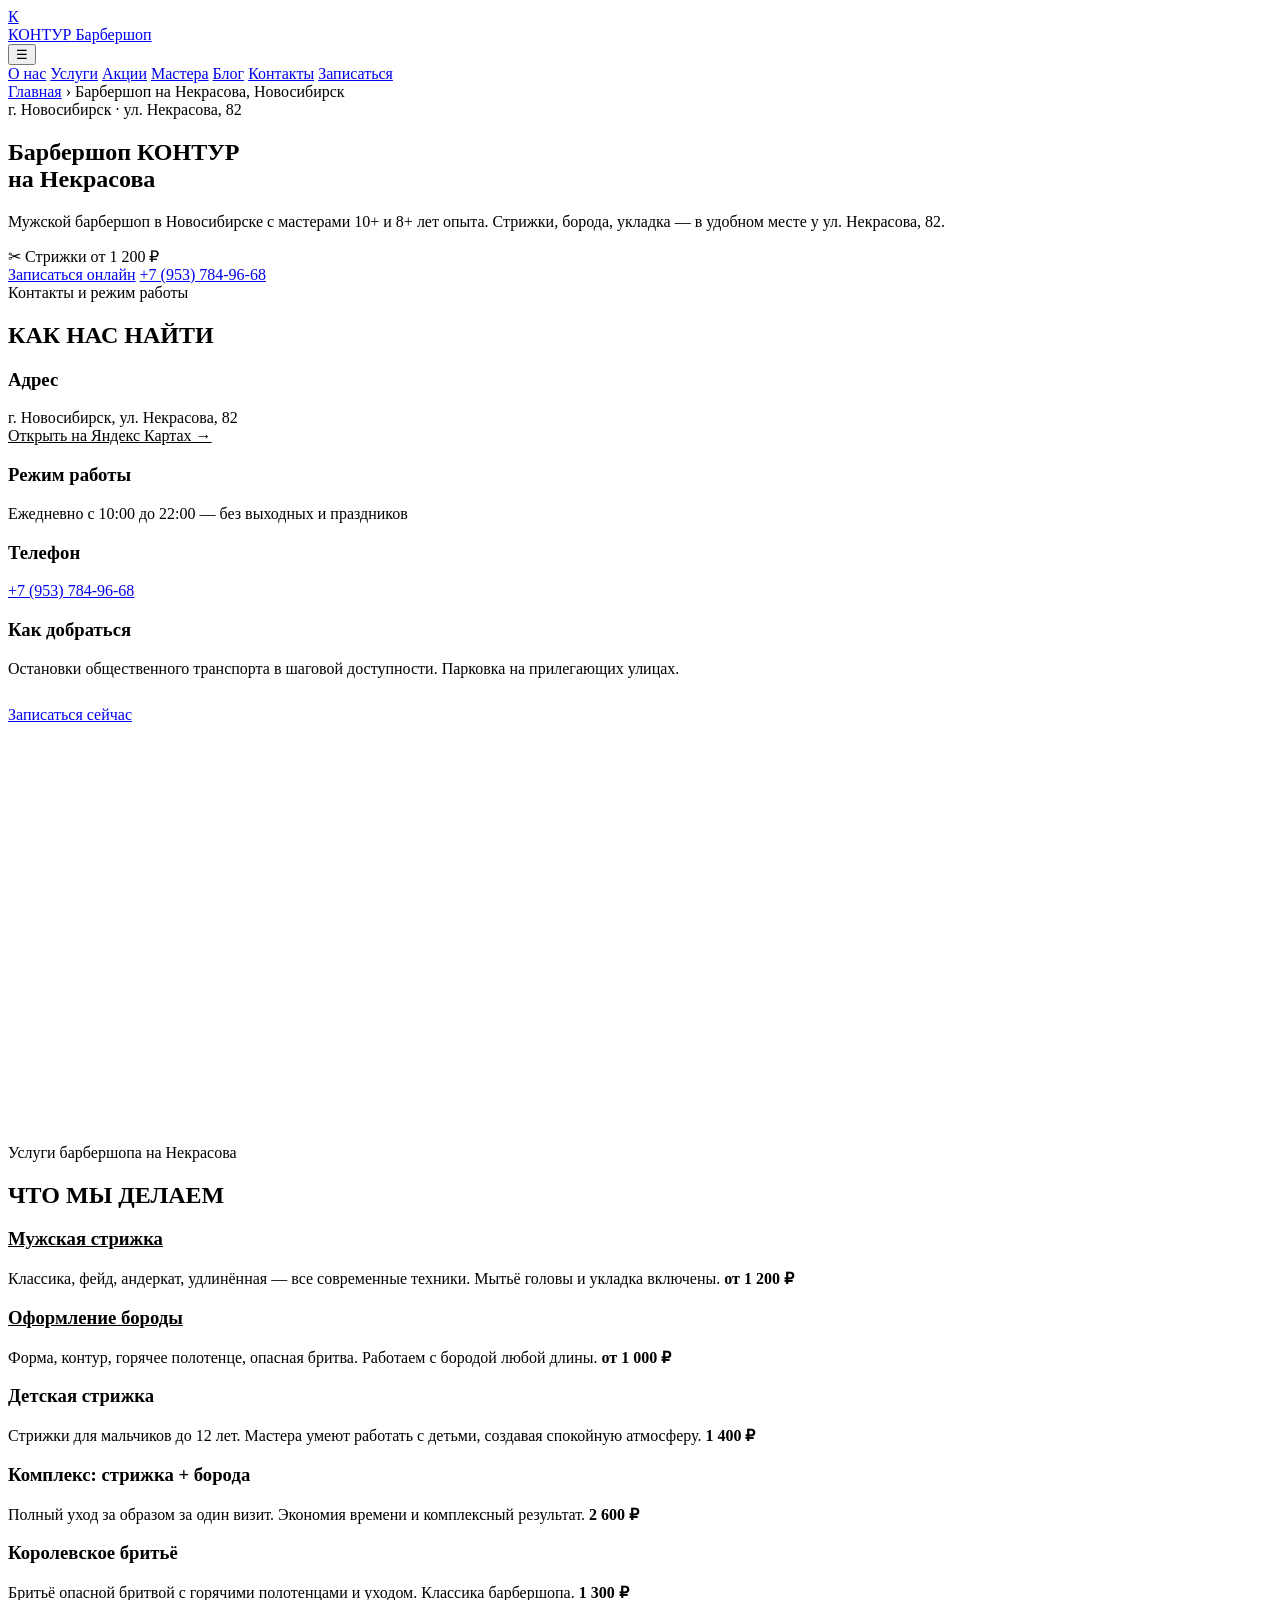
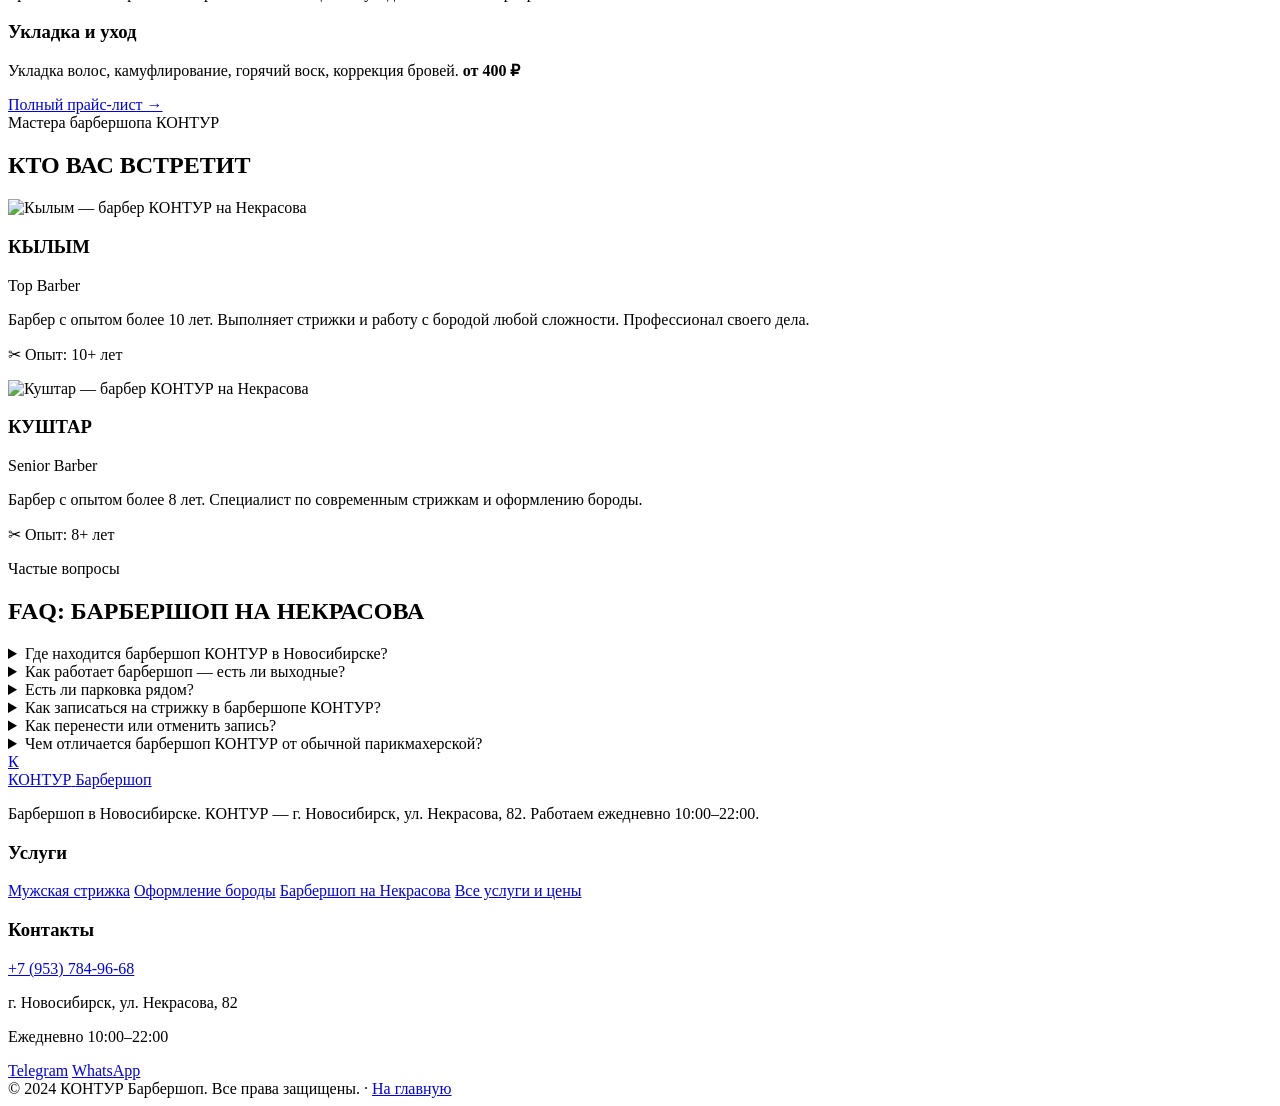
==== commit 002ff37b: "Add files via upload" ====
--- a/docs/barbershop-nekrasova.html
+++ b/docs/barbershop-nekrasova.html
@@ -49,17 +49,17 @@
     "hasMap": "https://yandex.ru/maps/?text=Новосибирск+ул+Некрасова+82"
   }
   </script>
-  <link rel="icon" type="image/svg+xml" href="favicon.svg" />
+  <link rel="icon" type="image/svg+xml" href="/favicon.svg" />
   <link rel="preconnect" href="https://fonts.googleapis.com">
   <link rel="preconnect" href="https://fonts.gstatic.com" crossorigin>
   <link href="https://fonts.googleapis.com/css2?family=Manrope:wght@300;400;500;600;700;800&family=Montserrat:wght@400;500;700;800;900&display=swap" rel="stylesheet">
-  <link rel="stylesheet" href="styles.css" />
+  <link rel="stylesheet" href="/styles.css" />
 </head>
 <body>
 
   <header class="header" id="top">
     <div class="container nav-wrap">
-      <a href="index.html" class="brand">
+      <a href="/" class="brand">
         <div class="brand-logo"><span class="brand-k">К</span></div>
         <div class="brand-name">
           <span class="brand-title">КОНТУР</span>
@@ -68,12 +68,12 @@
       </a>
       <button class="menu-btn" id="menuBtn" aria-label="Меню">☰</button>
       <nav class="nav" id="nav">
-        <a href="index.html#about">О нас</a>
-        <a href="index.html#services">Услуги</a>
-        <a href="index.html#promo">Акции</a>
-        <a href="index.html#team">Мастера</a>
-        <a href="index.html#blog">Блог</a>
-        <a href="index.html#contact">Контакты</a>
+        <a href="/#about">О нас</a>
+        <a href="/#services">Услуги</a>
+        <a href="/#promo">Акции</a>
+        <a href="/#team">Мастера</a>
+        <a href="/#blog">Блог</a>
+        <a href="/#contact">Контакты</a>
         <a class="btn btn-nav" href="https://n655230.yclients.com/" target="_blank" rel="noopener">Записаться</a>
       </nav>
     </div>
@@ -82,7 +82,7 @@
   <div class="sp-breadcrumb-bar">
     <div class="container">
       <nav class="breadcrumb" aria-label="Хлебные крошки">
-        <a href="index.html">Главная</a>
+        <a href="/">Главная</a>
         <span class="breadcrumb-sep">›</span>
         <span>Барбершоп на Некрасова, Новосибирск</span>
       </nav>
@@ -154,11 +154,11 @@
         </div>
         <div class="grid-3">
           <div class="card">
-            <h3><a href="muzhskaya-strizhka-novosibirsk.html" style="color:inherit;">Мужская стрижка</a></h3>
+            <h3><a href="/muzhskaya-strizhka-novosibirsk" style="color:inherit;">Мужская стрижка</a></h3>
             <p>Классика, фейд, андеркат, удлинённая — все современные техники. Мытьё головы и укладка включены. <strong style="color:var(--red-light);">от 1 200 ₽</strong></p>
           </div>
           <div class="card">
-            <h3><a href="oformlenie-borody-novosibirsk.html" style="color:inherit;">Оформление бороды</a></h3>
+            <h3><a href="/oformlenie-borody-novosibirsk" style="color:inherit;">Оформление бороды</a></h3>
             <p>Форма, контур, горячее полотенце, опасная бритва. Работаем с бородой любой длины. <strong style="color:var(--red-light);">от 1 000 ₽</strong></p>
           </div>
           <div class="card">
@@ -179,7 +179,7 @@
           </div>
         </div>
         <div class="center mt-40">
-          <a class="btn btn-red btn-lg" href="index.html#services">Полный прайс-лист →</a>
+          <a class="btn btn-red btn-lg" href="/#services">Полный прайс-лист →</a>
         </div>
       </div>
     </section>
@@ -193,7 +193,7 @@
         <div class="grid-2-team">
           <article class="team-card">
             <div class="team-card-photo">
-              <img src="images/kylym.jpg" alt="Кылым — барбер КОНТУР на Некрасова" loading="lazy" decoding="async" />
+              <img src="/images/kylym.jpg" alt="Кылым — барбер КОНТУР на Некрасова" loading="lazy" decoding="async" />
             </div>
             <div class="team-card-body">
               <h3>КЫЛЫМ</h3>
@@ -204,7 +204,7 @@
           </article>
           <article class="team-card">
             <div class="team-card-photo">
-              <img src="images/kushtar.jpg" alt="Куштар — барбер КОНТУР на Некрасова" loading="lazy" decoding="async" />
+              <img src="/images/kushtar.jpg" alt="Куштар — барбер КОНТУР на Некрасова" loading="lazy" decoding="async" />
             </div>
             <div class="team-card-body">
               <h3>КУШТАР</h3>
@@ -257,7 +257,7 @@
   <footer class="footer">
     <div class="container footer-grid">
       <div>
-        <a href="index.html" class="footer-brand">
+        <a href="/" class="footer-brand">
           <div class="brand-logo"><span class="brand-k">К</span></div>
           <div class="brand-name">
             <span class="brand-title" style="font-size:16px;">КОНТУР</span>
@@ -268,10 +268,10 @@
       </div>
       <div>
         <h3>Услуги</h3>
-        <a href="muzhskaya-strizhka-novosibirsk.html">Мужская стрижка</a>
-        <a href="oformlenie-borody-novosibirsk.html">Оформление бороды</a>
-        <a href="barbershop-nekrasova.html">Барбершоп на Некрасова</a>
-        <a href="index.html#services">Все услуги и цены</a>
+        <a href="/muzhskaya-strizhka-novosibirsk">Мужская стрижка</a>
+        <a href="/oformlenie-borody-novosibirsk">Оформление бороды</a>
+        <a href="/barbershop-nekrasova">Барбершоп на Некрасова</a>
+        <a href="/#services">Все услуги и цены</a>
       </div>
       <div>
         <h3>Контакты</h3>
@@ -283,10 +283,10 @@
       </div>
     </div>
     <div class="container footer-copy">
-      © 2024 КОНТУР Барбершоп. Все права защищены. · <a href="index.html">На главную</a>
+      © 2024 КОНТУР Барбершоп. Все права защищены. · <a href="/">На главную</a>
     </div>
   </footer>
 
-  <script src="script.js"></script>
+  <script src="/script.js"></script>
 </body>
 </html>
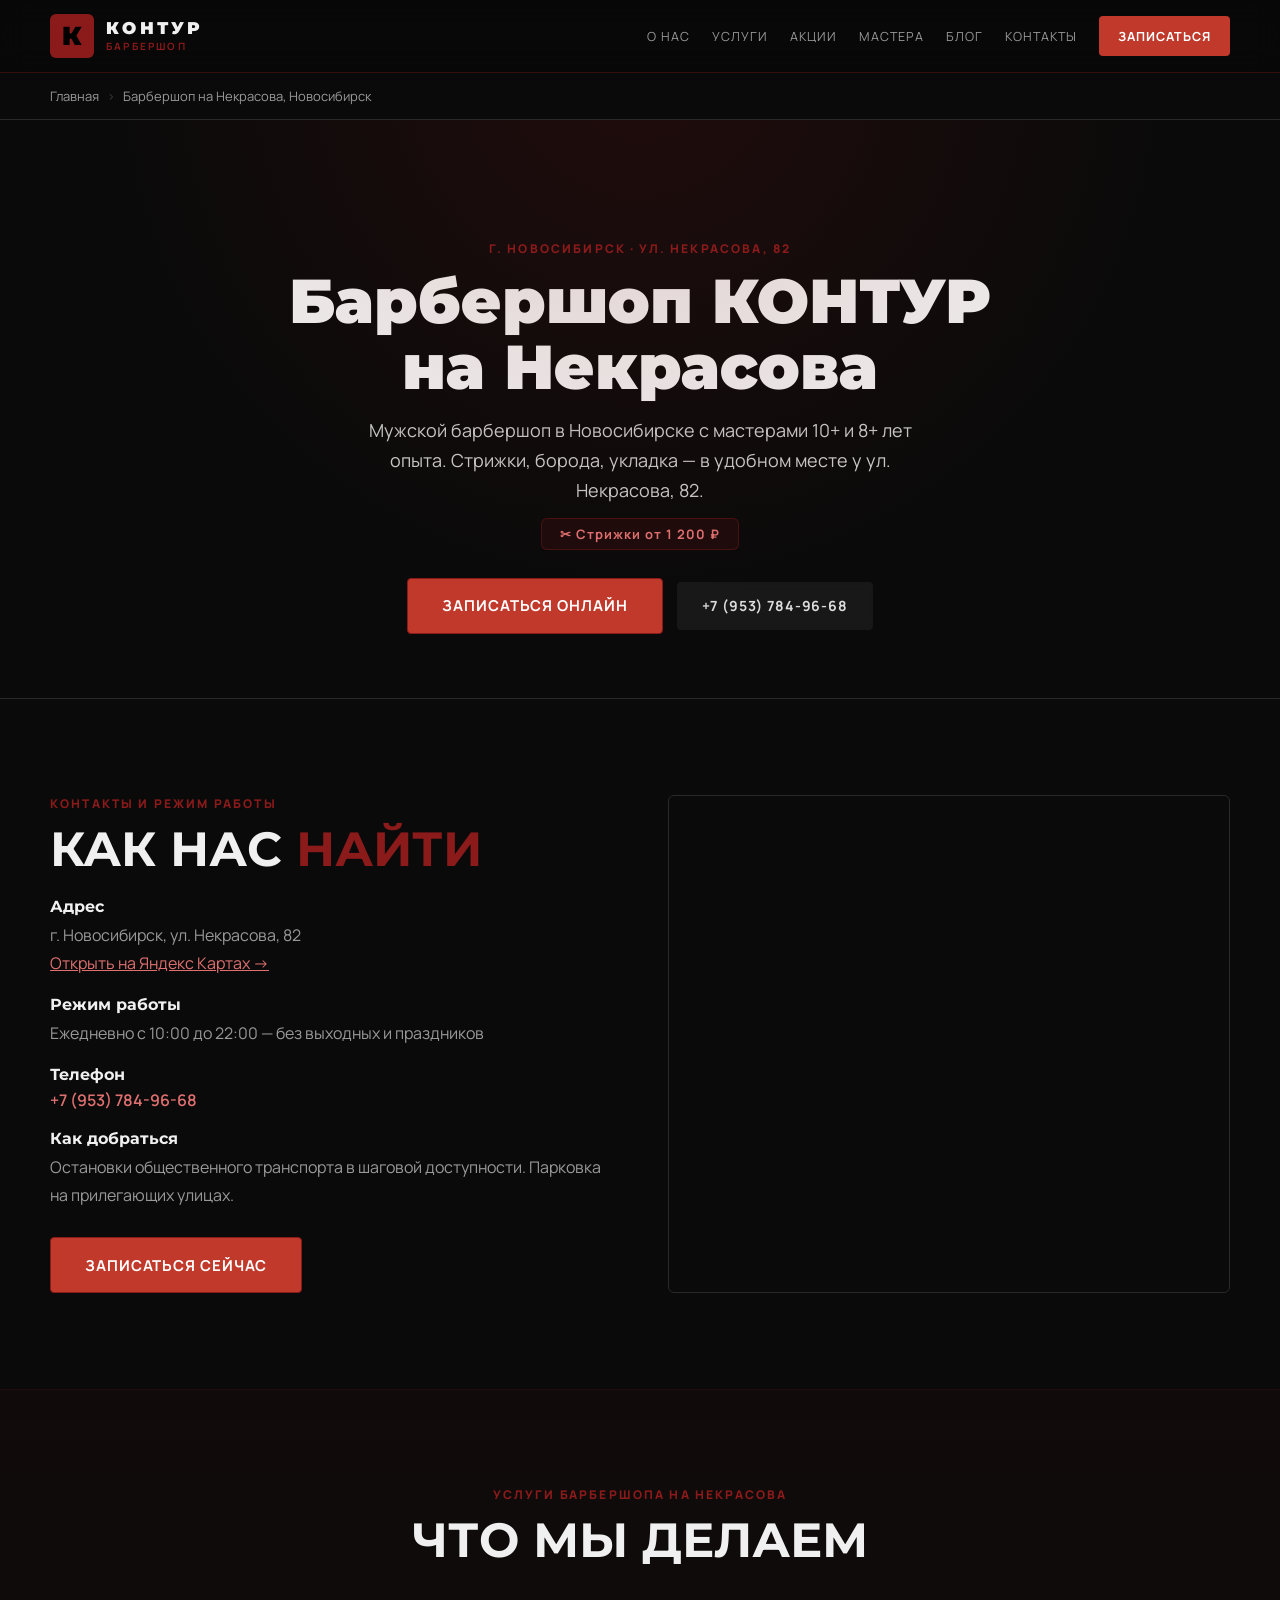
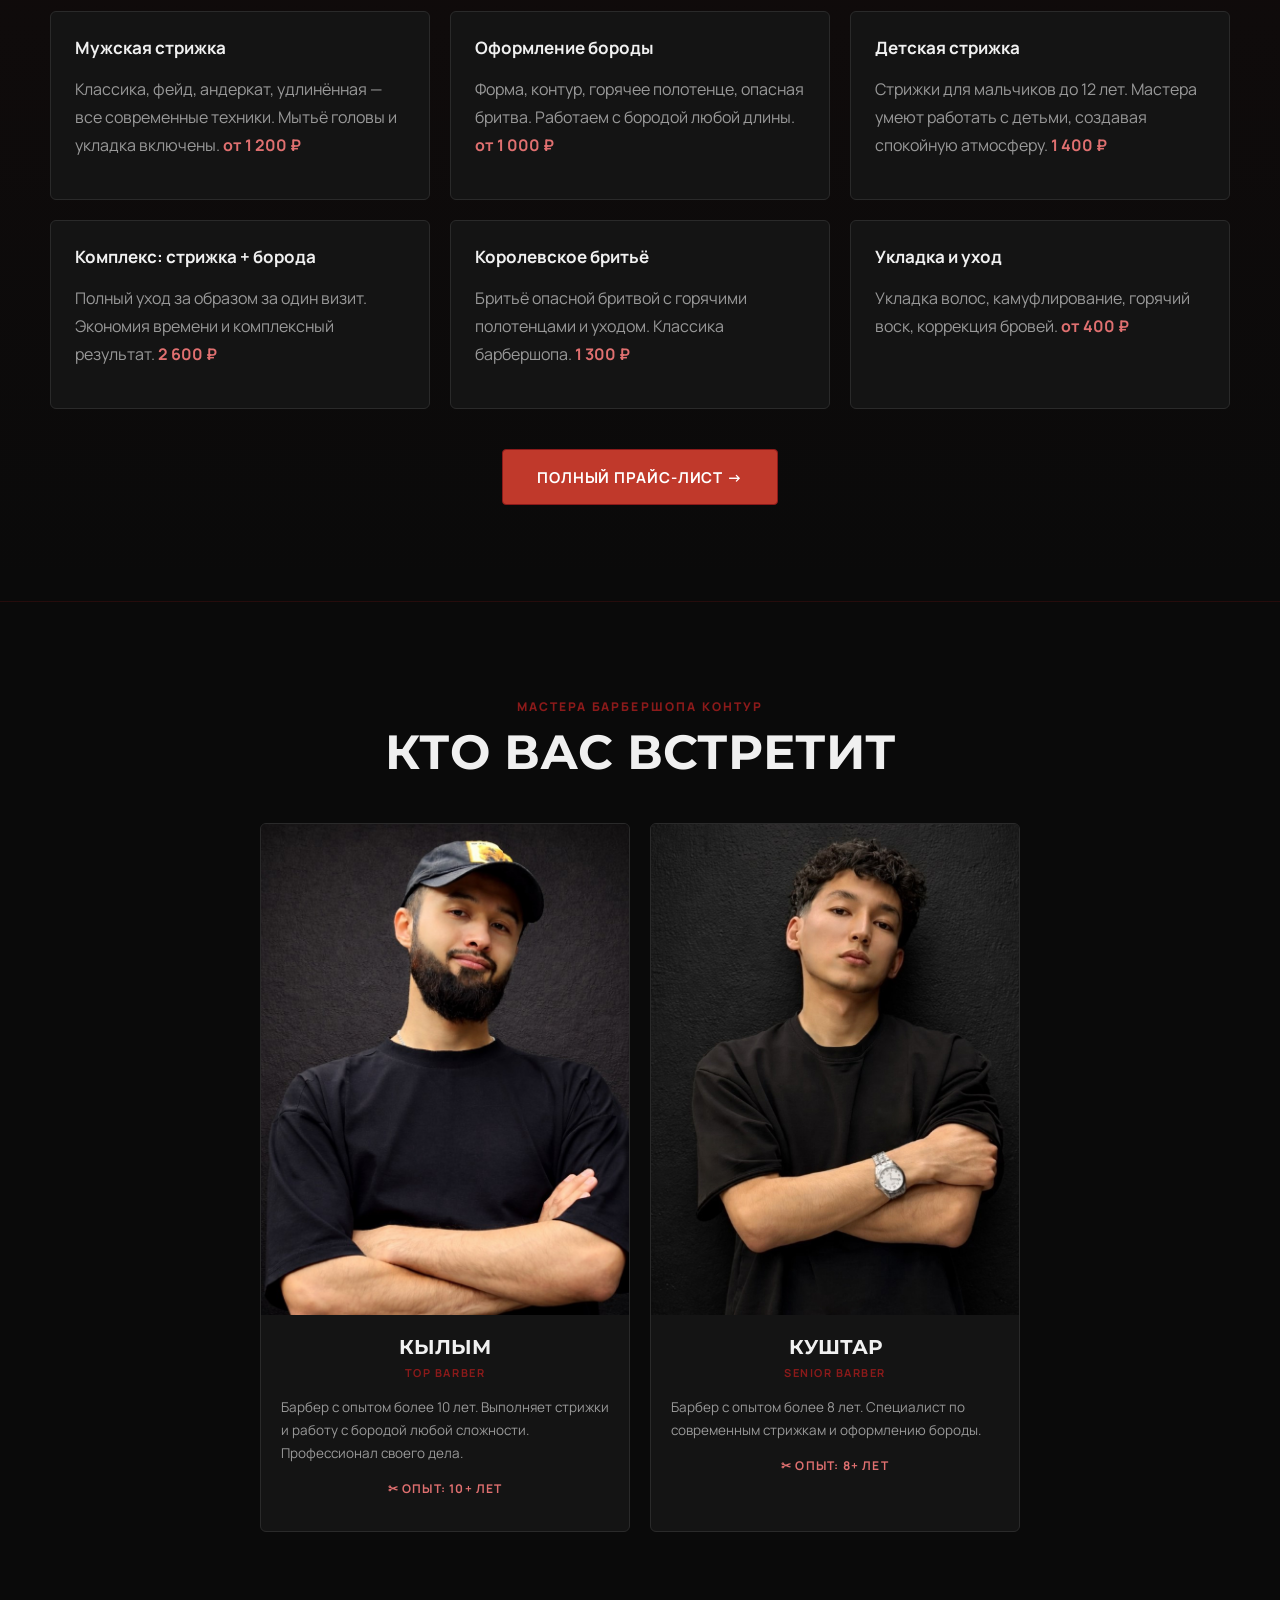
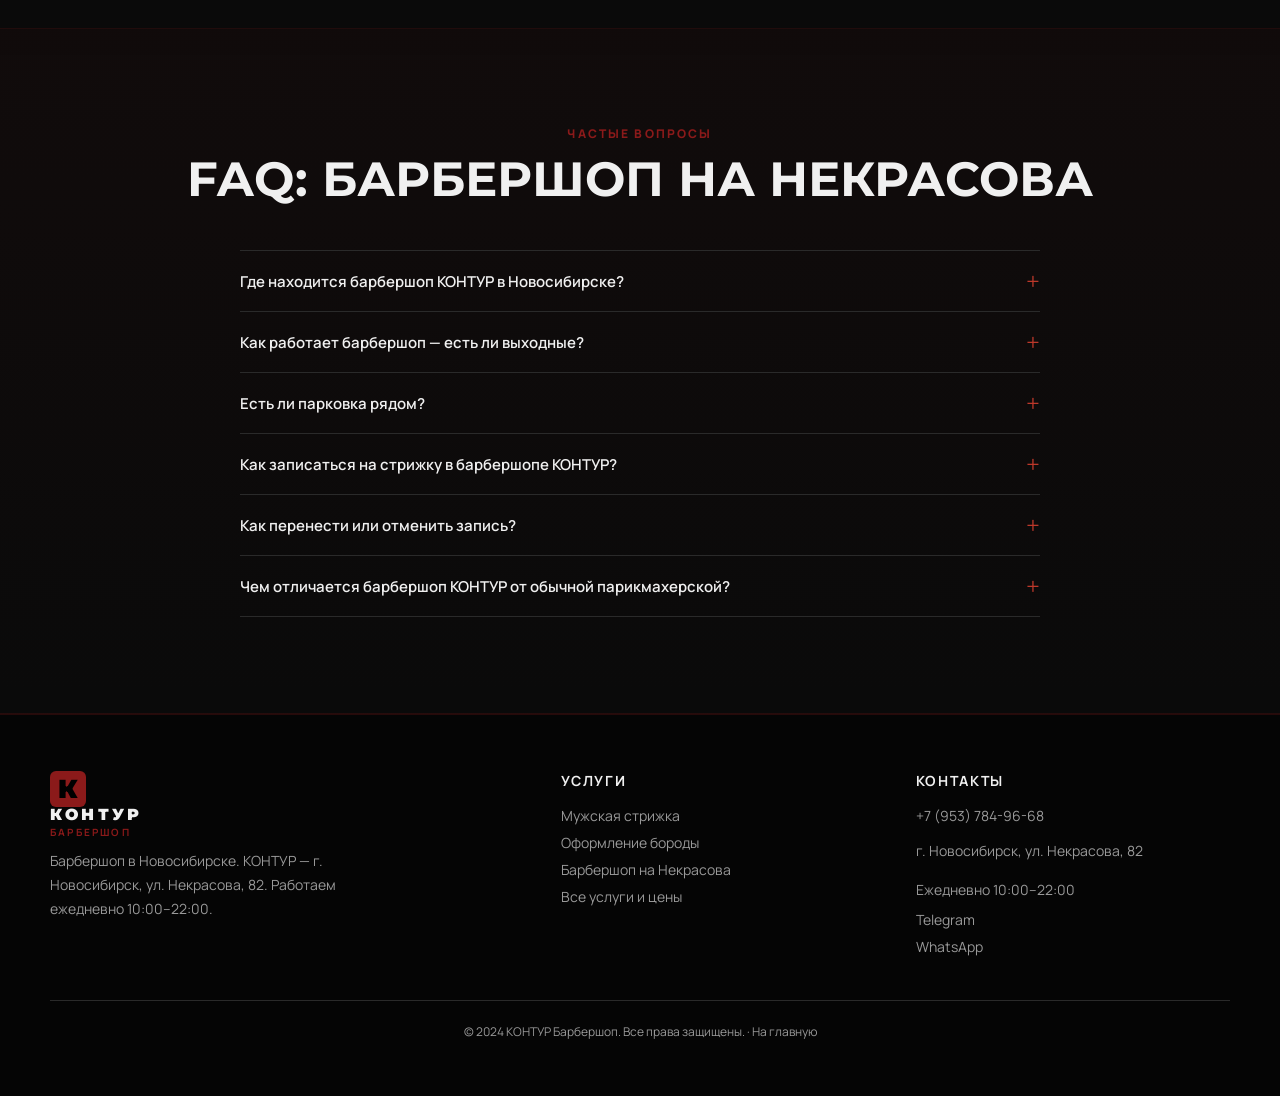
==== commit 0da2513c: "Add files via upload" ====
--- a/docs/barbershop-nekrasova.html
+++ b/docs/barbershop-nekrasova.html
@@ -49,11 +49,11 @@
     "hasMap": "https://yandex.ru/maps/?text=Новосибирск+ул+Некрасова+82"
   }
   </script>
-  <link rel="icon" type="image/svg+xml" href="/favicon.svg" />
+  <link rel="icon" type="image/svg+xml" href="./favicon.svg" />
   <link rel="preconnect" href="https://fonts.googleapis.com">
   <link rel="preconnect" href="https://fonts.gstatic.com" crossorigin>
   <link href="https://fonts.googleapis.com/css2?family=Manrope:wght@300;400;500;600;700;800&family=Montserrat:wght@400;500;700;800;900&display=swap" rel="stylesheet">
-  <link rel="stylesheet" href="/styles.css" />
+  <link rel="stylesheet" href="./styles.css" />
 </head>
 <body>
 
@@ -68,12 +68,12 @@
       </a>
       <button class="menu-btn" id="menuBtn" aria-label="Меню">☰</button>
       <nav class="nav" id="nav">
-        <a href="/#about">О нас</a>
-        <a href="/#services">Услуги</a>
-        <a href="/#promo">Акции</a>
-        <a href="/#team">Мастера</a>
-        <a href="/#blog">Блог</a>
-        <a href="/#contact">Контакты</a>
+        <a href="./index.html#about">О нас</a>
+        <a href="./index.html#services">Услуги</a>
+        <a href="./index.html#promo">Акции</a>
+        <a href="./index.html#team">Мастера</a>
+        <a href="./index.html#blog">Блог</a>
+        <a href="./index.html#contact">Контакты</a>
         <a class="btn btn-nav" href="https://n655230.yclients.com/" target="_blank" rel="noopener">Записаться</a>
       </nav>
     </div>
@@ -154,11 +154,11 @@
         </div>
         <div class="grid-3">
           <div class="card">
-            <h3><a href="/muzhskaya-strizhka-novosibirsk" style="color:inherit;">Мужская стрижка</a></h3>
+            <h3><a href="./muzhskaya-strizhka-novosibirsk.html" style="color:inherit;">Мужская стрижка</a></h3>
             <p>Классика, фейд, андеркат, удлинённая — все современные техники. Мытьё головы и укладка включены. <strong style="color:var(--red-light);">от 1 200 ₽</strong></p>
           </div>
           <div class="card">
-            <h3><a href="/oformlenie-borody-novosibirsk" style="color:inherit;">Оформление бороды</a></h3>
+            <h3><a href="./oformlenie-borody-novosibirsk.html" style="color:inherit;">Оформление бороды</a></h3>
             <p>Форма, контур, горячее полотенце, опасная бритва. Работаем с бородой любой длины. <strong style="color:var(--red-light);">от 1 000 ₽</strong></p>
           </div>
           <div class="card">
@@ -179,7 +179,7 @@
           </div>
         </div>
         <div class="center mt-40">
-          <a class="btn btn-red btn-lg" href="/#services">Полный прайс-лист →</a>
+          <a class="btn btn-red btn-lg" href="./index.html#services">Полный прайс-лист →</a>
         </div>
       </div>
     </section>
@@ -193,7 +193,7 @@
         <div class="grid-2-team">
           <article class="team-card">
             <div class="team-card-photo">
-              <img src="/images/kylym.jpg" alt="Кылым — барбер КОНТУР на Некрасова" loading="lazy" decoding="async" />
+              <img src="./images/kylym.jpg" alt="Кылым — барбер КОНТУР на Некрасова" loading="lazy" decoding="async" />
             </div>
             <div class="team-card-body">
               <h3>КЫЛЫМ</h3>
@@ -204,7 +204,7 @@
           </article>
           <article class="team-card">
             <div class="team-card-photo">
-              <img src="/images/kushtar.jpg" alt="Куштар — барбер КОНТУР на Некрасова" loading="lazy" decoding="async" />
+              <img src="./images/kushtar.jpg" alt="Куштар — барбер КОНТУР на Некрасова" loading="lazy" decoding="async" />
             </div>
             <div class="team-card-body">
               <h3>КУШТАР</h3>
@@ -268,10 +268,10 @@
       </div>
       <div>
         <h3>Услуги</h3>
-        <a href="/muzhskaya-strizhka-novosibirsk">Мужская стрижка</a>
-        <a href="/oformlenie-borody-novosibirsk">Оформление бороды</a>
-        <a href="/barbershop-nekrasova">Барбершоп на Некрасова</a>
-        <a href="/#services">Все услуги и цены</a>
+        <a href="./muzhskaya-strizhka-novosibirsk.html">Мужская стрижка</a>
+        <a href="./oformlenie-borody-novosibirsk.html">Оформление бороды</a>
+        <a href="./barbershop-nekrasova.html">Барбершоп на Некрасова</a>
+        <a href="./index.html#services">Все услуги и цены</a>
       </div>
       <div>
         <h3>Контакты</h3>
@@ -287,6 +287,6 @@
     </div>
   </footer>
 
-  <script src="/script.js"></script>
+  <script src="./script.js"></script>
 </body>
 </html>
--- a/docs/styles.css
+++ b/docs/styles.css
@@ -0,0 +1,391 @@
+:root {
+  --bg: #0a0a0a;
+  --bg-2: #111111;
+  --card: #141414;
+  --line: #2a2a2a;
+  --text: #f0f0f0;
+  --muted: #999999;
+  --red: #c0392b;
+  --red-2: #8b1a1a;
+  --red-light: #e07070;
+}
+* { box-sizing: border-box; }
+html { scroll-behavior: smooth; }
+body {
+  margin: 0;
+  font-family: 'Manrope', sans-serif;
+  background: var(--bg);
+  color: var(--text);
+}
+a { color: inherit; text-decoration: none; }
+img { max-width: 100%; display: block; }
+.container { width: min(1180px, calc(100% - 32px)); margin: 0 auto; }
+.narrow { width: min(960px, calc(100% - 32px)); }
+
+/* HEADER */
+.header {
+  position: sticky; top: 0; z-index: 50;
+  backdrop-filter: blur(14px);
+  background: rgba(8,8,8,.90);
+  border-bottom: 1px solid rgba(139,26,26,.35);
+}
+.nav-wrap { display: flex; align-items: center; justify-content: space-between; min-height: 72px; gap: 24px; }
+.brand { display: inline-flex; align-items: center; gap: 12px; }
+.brand-logo { width: 44px; height: 44px; border-radius: 6px; background: var(--red-2); display: flex; align-items: center; justify-content: center; flex-shrink: 0; }
+.brand-k { font-family: 'Montserrat', sans-serif; font-weight: 900; font-size: 26px; color: #000; line-height: 1; letter-spacing: 0; }
+.brand-name { display: flex; flex-direction: column; }
+.brand-title { font-family: 'Montserrat', sans-serif; font-weight: 900; font-size: 17px; letter-spacing: .2em; color: var(--text); line-height: 1; }
+.brand-logo-img { height: 18px; width: auto; mix-blend-mode: screen; display: block; }
+.brand-logo-img-nav { height: 32px; width: auto; mix-blend-mode: screen; display: block; }
+.brand-sub { font-size: 10px; letter-spacing: .22em; color: var(--red-2); font-weight: 700; text-transform: uppercase; margin-top: 2px; }
+nav.nav { display: flex; align-items: center; gap: 22px; }
+.nav a { color: var(--muted); font-size: 12.5px; text-transform: uppercase; letter-spacing: .08em; transition: color .2s; }
+.nav a:hover { color: var(--red-light); }
+.nav a.btn-nav { color: #ffffff; }
+.nav a.btn-nav:hover { color: #ffffff; }
+.menu-btn { display: none; background: none; border: 1px solid var(--line); color: var(--text); font-size: 24px; border-radius: 6px; width: 44px; height: 44px; cursor: pointer; }
+
+/* HERO */
+.hero { position: relative; min-height: 100svh; display: flex; align-items: center; overflow: hidden; }
+.hero-bg { position: absolute; inset: 0; width: 100%; height: 100%; object-fit: cover; filter: brightness(.38) saturate(.5); }
+.hero-overlay { position: absolute; inset: 0; background: linear-gradient(to bottom, rgba(8,8,8,.3) 0%, rgba(8,8,8,.25) 40%, var(--bg) 100%); }
+.hero-content { position: relative; z-index: 1; text-align: center; padding: 140px 0 100px; }
+
+.hero-eyebrow { display: flex; align-items: center; gap: 16px; justify-content: center; margin-bottom: 24px; }
+.hero-line { flex: 1; max-width: 70px; height: 1px; background: rgba(192,57,43,.5); }
+.hero-label { font-size: 12px; letter-spacing: .18em; text-transform: uppercase; color: var(--muted); font-weight: 600; white-space: normal; text-align: center; line-height: 1.5; }
+
+.hero-logo-img {
+  width: clamp(280px, 72vw, 640px);
+  height: auto;
+  mix-blend-mode: screen;
+  display: block;
+  margin: 0 auto;
+}
+.hero-hours { font-size: 12px; letter-spacing: .18em; text-transform: uppercase; color: var(--muted); font-weight: 600; margin: 6px 0 0 0; }
+.hero h1.hero-title {
+  margin: 0 0 -20px 0;
+  font-family: 'Montserrat', sans-serif;
+  font-weight: 900;
+  font-size: clamp(72px, 18vw, 180px);
+  letter-spacing: .1em;
+  line-height: .92;
+  color: #fff;
+  text-shadow: 0 2px 40px rgba(0,0,0,.6);
+}
+.hero-barber {
+  margin: 8px 0 0;
+  font-family: 'Montserrat', sans-serif;
+  font-weight: 400;
+  font-size: clamp(14px, 2.8vw, 28px);
+  letter-spacing: .55em;
+  text-transform: uppercase;
+  color: rgba(255,255,255,.65);
+}
+.hero-tagline {
+  margin: 22px 0 0;
+  font-size: clamp(15px, 2vw, 22px);
+  color: rgba(255,255,255,.92);
+  letter-spacing: .02em;
+  font-weight: 600;
+  line-height: 1.4;
+  text-transform: none;
+}
+.hero-subtitle {
+  margin: 10px 0 0;
+  font-size: clamp(12px, 1.4vw, 15px);
+  color: var(--muted);
+  letter-spacing: .06em;
+  font-weight: 500;
+}
+.hero-ornament {
+  display: flex; align-items: center; gap: 16px; justify-content: center;
+  margin: 20px 0 28px; color: rgba(192,57,43,.7);
+}
+.hero-ornament span { width: 50px; height: 1px; background: rgba(192,57,43,.4); }
+.hero-actions { display: flex; align-items: center; justify-content: center; gap: 14px; flex-wrap: wrap; }
+.btn-ghost {
+  display: inline-flex; align-items: center; gap: 8px; min-height: 56px; padding: 0 28px;
+  border-radius: 4px; font-weight: 700; border: 1px solid rgba(255,255,255,.25);
+  color: rgba(255,255,255,.85); background: rgba(255,255,255,.06);
+  font-size: 15px; letter-spacing: .04em; transition: all .2s ease; text-transform: none;
+  backdrop-filter: blur(4px);
+}
+.btn-ghost:hover { border-color: rgba(255,255,255,.5); background: rgba(255,255,255,.12); color: #fff; }
+.hero-stats {
+  display: flex; align-items: center; justify-content: center; gap: 0;
+  margin-top: 44px; padding: 20px 32px; flex-wrap: wrap;
+  background: rgba(255,255,255,.05); border: 1px solid rgba(255,255,255,.08);
+  border-radius: 8px; backdrop-filter: blur(8px); max-width: 720px; margin-left: auto; margin-right: auto;
+}
+.hero-stat { display: flex; flex-direction: column; align-items: center; gap: 3px; padding: 0 28px; }
+.hero-stat-num {
+  font-family: 'Montserrat', sans-serif; font-weight: 900;
+  font-size: clamp(20px, 3vw, 28px); color: #fff; letter-spacing: -.01em; line-height: 1;
+}
+.hero-stat-label { font-size: 11px; color: var(--muted); letter-spacing: .06em; text-align: center; line-height: 1.3; }
+.hero-stat-sep { width: 1px; height: 40px; background: rgba(255,255,255,.1); flex-shrink: 0; }
+.hero-stat-price { color: var(--red-light) !important; }
+
+/* SERVICE PAGES */
+.sp-breadcrumb-bar { padding: 14px 0; border-bottom: 1px solid var(--line); }
+.breadcrumb { display: flex; align-items: center; gap: 8px; font-size: 13px; color: var(--muted); }
+.breadcrumb a { color: var(--muted); } .breadcrumb a:hover { color: var(--text); }
+.breadcrumb-sep { color: rgba(255,255,255,.2); }
+.sp-hero { background: var(--bg); padding: 120px 0 64px; text-align: center; border-bottom: 1px solid var(--line); position: relative; overflow: hidden; }
+.sp-hero::before { content: ''; position: absolute; inset: 0; background: radial-gradient(ellipse at 50% -10%, rgba(139,26,26,.18) 0%, transparent 60%); pointer-events: none; }
+.sp-hero h1 { font-family: 'Montserrat', sans-serif; font-weight: 900; font-size: clamp(30px, 6vw, 62px); line-height: 1.06; margin: 0 0 16px; }
+.sp-hero .sp-desc { font-size: clamp(14px, 1.8vw, 18px); color: rgba(255,255,255,.78); max-width: 580px; margin: 0 auto 12px; line-height: 1.65; }
+.sp-price-tag { display: inline-block; background: rgba(139,26,26,.15); border: 1px solid rgba(139,26,26,.4); border-radius: 6px; padding: 6px 18px; font-size: 13px; color: var(--red-light); font-weight: 700; letter-spacing: .08em; margin-bottom: 28px; }
+.sp-actions { display: flex; align-items: center; justify-content: center; gap: 14px; flex-wrap: wrap; }
+/* FAQ */
+.faq-grid { max-width: 800px; margin: 0 auto; }
+details.faq-item { border-bottom: 1px solid var(--line); }
+details.faq-item:first-child { border-top: 1px solid var(--line); }
+details.faq-item > summary { list-style: none; padding: 18px 0; cursor: pointer; display: flex; justify-content: space-between; align-items: center; gap: 16px; font-size: 15px; font-weight: 600; color: var(--text); user-select: none; }
+details.faq-item > summary::-webkit-details-marker { display: none; }
+details.faq-item > summary::after { content: '+'; font-size: 24px; color: var(--red); flex-shrink: 0; transition: transform .25s; font-weight: 300; line-height: 1; }
+details.faq-item[open] > summary::after { transform: rotate(45deg); }
+.faq-answer { padding: 0 32px 18px 0; color: var(--muted); line-height: 1.72; font-size: 14.5px; }
+.faq-answer a { color: var(--red-light); text-decoration: underline; }
+/* BUTTONS */
+.btn {
+  display: inline-flex; align-items: center; justify-content: center; gap: 8px;
+  min-height: 48px; padding: 0 24px; border-radius: 4px; font-weight: 700;
+  border: 1px solid transparent; transition: all .2s ease; text-transform: uppercase; letter-spacing: .06em; font-size: 14px;
+}
+.btn-lg { min-height: 56px; padding: 0 34px; font-size: 15px; }
+.btn-red { background: var(--red); color: #fff; border-color: var(--red-2); }
+.btn-red:hover { background: var(--red-2); transform: translateY(-1px); box-shadow: 0 4px 18px rgba(139,26,26,.55); }
+.btn-outline { border-color: var(--red); color: var(--red-light); }
+.btn-outline:hover { background: rgba(139,26,26,.15); }
+.btn-nav { background: var(--red); color: #ffffff; padding: 0 18px; min-height: 40px; font-size: 12.5px; font-weight: 700; }
+.btn-nav:hover { background: #e74c3c; }
+
+/* SECTIONS */
+.section { padding: 96px 0; scroll-margin-top: 72px; }
+section[id] { scroll-margin-top: 80px; }
+.section-alt { background: linear-gradient(180deg, rgba(139,26,26,.05), rgba(0,0,0,0)); border-top: 1px solid rgba(139,26,26,.18); border-bottom: 1px solid rgba(139,26,26,.18); }
+.eyebrow { text-transform: uppercase; letter-spacing: .18em; font-weight: 800; margin-bottom: 12px; font-size: 12px; color: var(--red-2); }
+h2 { margin: 0 0 20px; font-size: clamp(28px, 4.5vw, 48px); line-height: 1.08; font-family: 'Montserrat', sans-serif; }
+h2 span { color: var(--red-2); }
+p { color: var(--muted); line-height: 1.75; }
+.section-head { margin-bottom: 44px; }
+.section-head.center { text-align: center; }
+.section-head.between { display: flex; justify-content: space-between; align-items: flex-end; gap: 24px; }
+
+/* ABOUT */
+.two-col { display: grid; grid-template-columns: 1fr 1fr; gap: 56px; align-items: center; }
+.image-card img { border-radius: 6px; border: 1px solid var(--line); }
+
+/* SERVICES */
+.services { display: grid; gap: 12px; }
+.service {
+  display: flex; justify-content: space-between; align-items: center; gap: 20px;
+  padding: 18px 22px; background: var(--card); border: 1px solid var(--line); border-radius: 6px;
+  transition: border-color .2s;
+}
+.service:hover { border-color: rgba(139,26,26,.4); }
+.service h3 { margin: 0 0 4px; font-size: 17px; font-family: 'Montserrat', sans-serif; }
+.service p { margin: 0; font-size: 13px; }
+.service strong { color: var(--red-light); white-space: nowrap; font: 800 20px 'Montserrat', sans-serif; min-width: 90px; text-align: right; }
+.service-category-label {
+  font-size: 11px; text-transform: uppercase; letter-spacing: .2em; font-weight: 800; color: var(--red);
+  padding: 24px 0 6px; border-bottom: 1px solid rgba(139,26,26,.2); margin-bottom: 2px;
+  display: flex; align-items: center; gap: 10px;
+}
+.service-category-label::before, .service-category-label::after { content: ''; flex: 1; height: 1px; background: rgba(139,26,26,.2); }
+
+/* GRID */
+.grid-3 { display: grid; grid-template-columns: repeat(3, 1fr); gap: 20px; }
+.grid-2-team { display: grid; grid-template-columns: repeat(2, 1fr); gap: 20px; max-width: 760px; margin: 0 auto; }
+
+/* CARDS */
+.card, .review { background: var(--card); border: 1px solid var(--line); border-radius: 6px; padding: 24px; }
+.card h3 { margin: 0 0 10px; font-size: 17px; }
+.card:hover { border-color: rgba(139,26,26,.35); transition: border-color .2s; }
+
+/* TEAM */
+.team-card { text-align: center; background: var(--card); border: 1px solid var(--line); border-radius: 6px; overflow: hidden; }
+.team-card > img { aspect-ratio: 3/4; object-fit: cover; width: 100%; }
+.team-card-body { padding: 20px; }
+
+/* TEAM SLIDER */
+.team-card-photo { overflow: hidden; }
+.team-card-photo img { aspect-ratio: 3/4; object-fit: cover; object-position: top center; width: 100%; display: block; }
+.team-slider { position: relative; overflow: hidden; }
+.team-slides { display: flex; }
+.team-slide { aspect-ratio: 3/4; object-fit: cover; width: 100%; flex-shrink: 0; transition: opacity .35s ease; }
+.team-slide:not(.active) { display: none; }
+.slider-prev, .slider-next { position: absolute; top: 50%; transform: translateY(-50%); background: rgba(0,0,0,.55); border: none; color: #fff; font-size: 28px; line-height: 1; width: 38px; height: 48px; cursor: pointer; display: flex; align-items: center; justify-content: center; transition: background .2s; z-index: 2; }
+.slider-prev { left: 0; border-radius: 0 4px 4px 0; }
+.slider-next { right: 0; border-radius: 4px 0 0 4px; }
+.slider-prev:hover, .slider-next:hover { background: rgba(139,26,26,.8); }
+.slider-dots { position: absolute; bottom: 10px; left: 50%; transform: translateX(-50%); display: flex; gap: 6px; z-index: 2; }
+.slider-dot { width: 7px; height: 7px; border-radius: 50%; background: rgba(255,255,255,.4); cursor: pointer; transition: background .2s, transform .2s; }
+.slider-dot.active { background: var(--red-2); transform: scale(1.25); }
+.team-card h3 { margin: 0 0 4px; font-size: 20px; font-family: 'Montserrat', sans-serif; }
+.team-card .role { color: var(--red-2); text-transform: uppercase; letter-spacing: .14em; font-size: 11px; font-weight: 700; margin: 0 0 14px; }
+.team-card .bio { font-size: 13.5px; line-height: 1.7; text-align: left; }
+.team-exp { font-size: 12px; color: var(--red-light); font-weight: 700; margin-top: 10px; text-transform: uppercase; letter-spacing: .1em; }
+
+/* REVIEWS */
+.stars { color: var(--red-2); margin-bottom: 16px; font-size: 16px; letter-spacing: 2px; }
+.review p { font-size: 14.5px; }
+.review-meta { display: flex; justify-content: space-between; gap: 12px; padding-top: 14px; margin-top: 14px; border-top: 1px solid var(--line); color: var(--muted); font-size: 13px; }
+
+/* CONTACTS */
+.contacts-list { display: grid; gap: 18px; margin: 22px 0 28px; }
+.contacts-list h3 { margin: 0 0 5px; font-size: 16px; font-family: 'Montserrat', sans-serif; }
+.contacts-list p, .contacts-list a { margin: 0; display: block; }
+.contact-link { display: inline-flex; align-items: center; gap: 8px; color: var(--red-light); font-weight: 600; transition: color .2s; }
+.contact-link:hover { color: #fff; }
+.social-row { display: flex; gap: 10px; flex-wrap: wrap; margin-top: 24px; }
+.social-btn {
+  display: inline-flex; align-items: center; gap: 7px;
+  padding: 9px 16px; border-radius: 4px; font-size: 12.5px; font-weight: 700;
+  border: 1px solid var(--line); background: var(--card);
+  text-transform: uppercase; letter-spacing: .06em; transition: all .2s;
+}
+.social-btn:hover { border-color: var(--red); color: var(--red-light); }
+.map-card { border: 1px solid var(--line); border-radius: 6px; overflow: hidden; min-height: 400px; }
+
+/* PROMO */
+.promo-grid { display: grid; grid-template-columns: repeat(2, 1fr); gap: 24px; margin-bottom: 48px; }
+.promo-card { background: var(--card); border: 1px solid var(--line); border-radius: 8px; padding: 28px 24px 24px; position: relative; display: flex; flex-direction: column; gap: 12px; transition: border-color .2s, transform .2s; }
+.promo-card:hover { border-color: rgba(139,26,26,.5); transform: translateY(-3px); }
+.promo-card--accent { border-color: rgba(139,26,26,.4); background: linear-gradient(135deg, var(--card) 70%, rgba(139,26,26,.08)); }
+.promo-icon { width: 68px; height: 68px; border-radius: 16px; background: linear-gradient(135deg, rgba(139,26,26,.18) 0%, rgba(20,20,20,.9) 100%); border: 1.5px solid rgba(139,26,26,.35); display: flex; align-items: center; justify-content: center; flex-shrink: 0; box-shadow: 0 4px 24px rgba(139,26,26,.12); }
+.promo-badge { position: absolute; top: 20px; right: 20px; background: var(--red); color: #fff; font-family: 'Montserrat', sans-serif; font-weight: 900; font-size: 15px; padding: 4px 10px; border-radius: 4px; letter-spacing: .04em; }
+.promo-badge--gold { background: linear-gradient(135deg, #b8860b, #d4a017); }
+.promo-card h3 { font-family: 'Montserrat', sans-serif; font-weight: 800; font-size: 18px; margin: 0; color: var(--text); }
+.promo-card > p { color: var(--muted); font-size: 14px; line-height: 1.7; margin: 0; flex: 1; }
+.promo-rules { list-style: none; padding: 0; margin: 0; display: flex; flex-direction: column; gap: 6px; }
+.promo-rules li { color: var(--muted); font-size: 12.5px; padding-left: 18px; position: relative; }
+.promo-rules li::before { content: '✓'; position: absolute; left: 0; color: var(--red-light); font-weight: 700; }
+.promo-note { display: flex; align-items: center; gap: 8px; justify-content: center; margin: 24px 0 0; font-size: 13px; color: var(--muted); letter-spacing: .04em; }
+.promo-note svg { flex-shrink: 0; opacity: .7; }
+.promo-code-block { background: var(--card); border: 1px solid rgba(139,26,26,.4); border-radius: 8px; padding: 40px 32px; text-align: center; }
+.promo-code-inner { max-width: 540px; margin: 0 auto; display: flex; flex-direction: column; align-items: center; gap: 16px; }
+.promo-code-label { font-family: 'Montserrat', sans-serif; font-weight: 800; font-size: 20px; color: var(--text); text-transform: uppercase; letter-spacing: .08em; }
+.promo-code-desc { color: var(--muted); font-size: 14.5px; margin: 0; }
+.promo-code-tag { font-family: 'Montserrat', sans-serif; font-weight: 900; font-size: 36px; color: var(--red-light); letter-spacing: .25em; border: 2px dashed rgba(139,26,26,.5); padding: 12px 36px; border-radius: 6px; background: rgba(139,26,26,.06); }
+.promo-code-note { color: var(--muted); font-size: 13px; margin: 0; }
+
+/* BLOG */
+.blog-grid { display: grid; grid-template-columns: repeat(2, 1fr); gap: 28px; }
+.blog-card { background: var(--card); border: 1px solid var(--line); border-radius: 8px; overflow: hidden; display: flex; flex-direction: column; transition: border-color .2s, transform .2s; }
+.blog-card:hover { border-color: rgba(139,26,26,.4); transform: translateY(-3px); }
+.blog-card-img { height: 200px; background: #111; position: relative; display: flex; align-items: flex-end; padding: 16px; overflow: hidden; }
+.blog-card-img img { position: absolute; inset: 0; width: 100%; height: 100%; object-fit: cover; opacity: .72; transition: opacity .3s, transform .4s; }
+.blog-card:hover .blog-card-img img { opacity: .85; transform: scale(1.04); }
+.blog-card-img::after { content: ''; position: absolute; inset: 0; background: linear-gradient(to top, rgba(0,0,0,.82) 0%, rgba(0,0,0,.18) 55%, rgba(0,0,0,.08) 100%); pointer-events: none; }
+.blog-card-category { background: var(--red); color: #fff; font-size: 11px; font-weight: 700; letter-spacing: .12em; text-transform: uppercase; padding: 4px 10px; border-radius: 3px; position: relative; z-index: 1; }
+.blog-card-body { padding: 24px; display: flex; flex-direction: column; gap: 10px; flex: 1; }
+.blog-card-body h3 { font-family: 'Montserrat', sans-serif; font-weight: 800; font-size: 16px; color: var(--text); margin: 0; line-height: 1.4; }
+.blog-card-body p { color: var(--muted); font-size: 13.5px; line-height: 1.72; margin: 0; }
+.blog-card-footer { display: flex; gap: 8px; flex-wrap: wrap; margin-top: auto; padding-top: 12px; border-top: 1px solid var(--line); }
+.blog-tag { font-size: 11px; color: var(--red-light); border: 1px solid rgba(139,26,26,.35); padding: 3px 8px; border-radius: 3px; font-weight: 600; letter-spacing: .06em; }
+
+/* FOOTER */
+.footer { padding: 56px 0; background: #050505; border-top: 1px solid rgba(139,26,26,.25); }
+.footer-grid { display: grid; grid-template-columns: 1.5fr 1fr 1fr; gap: 40px; }
+.footer-grid h3 { margin: 0 0 16px; font-size: 14px; text-transform: uppercase; letter-spacing: .12em; color: var(--text); }
+.footer-grid a, .footer-grid p { display: block; margin-bottom: 8px; color: var(--muted); font-size: 14px; transition: color .2s; }
+.footer-grid a:hover { color: var(--red-light); }
+.footer-text { max-width: 340px; color: var(--muted); font-size: 13.5px; line-height: 1.72; margin-top: 10px; }
+.footer-brand { display: flex; align-items: center; gap: 12px; margin-bottom: 12px; }
+.footer-brand .brand-logo { width: 36px; height: 36px; }
+.footer-copy { margin-top: 36px; border-top: 1px solid var(--line); padding-top: 22px; text-align: center; color: var(--muted); font-size: 12px; }
+.mt-40 { margin-top: 40px; }
+.center { text-align: center; }
+
+/* ── TABLET 960px ── */
+@media (max-width: 960px) {
+  nav.nav { display: none; position: absolute; top: 72px; left: 0; right: 0; background: rgba(8,8,8,.97); border-bottom: 1px solid var(--line); flex-direction: column; align-items: stretch; padding: 14px; gap: 0; z-index: 100; }
+  nav.nav.open { display: flex; }
+  nav.nav a { padding: 14px 10px; border-bottom: 1px solid var(--line); font-size: 14px; }
+  nav.nav a.btn-nav { margin-top: 10px; border-bottom: none; text-align: center; justify-content: center; padding: 14px; min-height: 48px; }
+  .menu-btn { display: inline-flex; align-items: center; justify-content: center; }
+  .two-col { grid-template-columns: 1fr; gap: 32px; }
+  .grid-3 { grid-template-columns: 1fr 1fr; gap: 16px; }
+  .footer-grid { grid-template-columns: 1fr 1fr; gap: 32px; }
+  .section-head.between { flex-direction: column; align-items: flex-start; gap: 18px; }
+  .contacts-grid { grid-template-columns: 1fr; gap: 40px; }
+  .promo-grid { gap: 16px; }
+  .blog-grid { grid-template-columns: 1fr; }
+  .hero-stats { max-width: 860px; padding: 16px 18px; flex-wrap: wrap; }
+  .hero-stat { padding: 0 18px; }
+  .hero-stat-sep { display: none; }
+  .section { padding: 72px 0; }
+  .sp-hero { padding: 104px 0 52px; }
+  .map-card { min-height: 320px; }
+}
+
+/* ── MOBILE 640px ── */
+@media (max-width: 640px) {
+  .section { padding: 56px 0; scroll-margin-top: 72px; }
+  section[id] { scroll-margin-top: 72px; }
+  .hero-content { padding-top: 88px; padding-bottom: 64px; }
+  .hero-eyebrow { flex-direction: column; gap: 6px; }
+  .hero-line { display: none; }
+  .hero-label { font-size: 11px; letter-spacing: .12em; }
+  .hero-actions { flex-direction: column; align-items: stretch; gap: 10px; }
+  .hero-actions .btn, .hero-actions .btn-ghost { width: 100%; justify-content: center; }
+  .btn-ghost { justify-content: center; }
+  .hero-stats { padding: 10px; gap: 6px; margin-top: 24px; display: grid; grid-template-columns: 1fr 1fr; background: rgba(255,255,255,.04); }
+  .hero-stat { padding: 12px 6px; background: rgba(255,255,255,.03); border: 1px solid rgba(255,255,255,.06); border-radius: 4px; }
+  .hero-stat-sep { display: none; }
+  h2 { font-size: clamp(22px, 7vw, 38px); }
+  .grid-3 { grid-template-columns: 1fr; }
+  .grid-2-team { grid-template-columns: 1fr 1fr; max-width: 100%; }
+  .promo-grid { grid-template-columns: 1fr; }
+  .footer-grid { grid-template-columns: 1fr; gap: 28px; }
+  .btn { min-height: 50px; }
+  .btn-lg { min-height: 52px; font-size: 14px; width: 100%; justify-content: center; }
+  .social-btn { min-height: 46px; font-size: 12px; }
+  .social-row { gap: 8px; }
+  .contacts-list { gap: 16px; }
+  .map-card { min-height: 260px; }
+  .map-card iframe { height: 260px; }
+  .section-head.between { gap: 16px; }
+  .eyebrow { font-size: 11px; }
+  .team-card-body { padding: 16px; }
+  /* Hero: fix overlap — remove negative margin */
+  .hero h1.hero-title { margin: 0 0 4px 0; }
+  .hero-tagline { font-size: clamp(14px, 3.8vw, 18px); }
+  .hero-subtitle { font-size: clamp(11px, 3vw, 14px); }
+  /* Service card: keep price on the right */
+  .service { flex-direction: row; align-items: center; padding: 14px 16px; gap: 12px; }
+  .service > div { flex: 1; min-width: 0; }
+  .service h3 { font-size: 15px; margin: 0 0 2px; }
+  .service p { font-size: 12px; }
+  .service strong { font-size: 16px; min-width: 72px; text-align: right; flex-shrink: 0; }
+  .promo-code-tag { font-size: 26px; padding: 10px 20px; letter-spacing: .15em; }
+  .promo-code-block { padding: 28px 18px; }
+  .promo-card { padding: 20px 16px 16px; }
+  .blog-card-img { height: 156px; }
+  .blog-card-body { padding: 16px; }
+  .blog-card-body h3 { font-size: 15px; }
+  /* Service pages mobile */
+  .sp-hero { padding: 86px 0 42px; }
+  .sp-hero h1 { font-size: clamp(28px, 9vw, 44px); }
+  .sp-hero .sp-desc { font-size: 14px; }
+  .sp-actions { flex-direction: column; align-items: stretch; gap: 10px; }
+  .sp-actions .btn, .sp-actions .btn-ghost { width: 100%; justify-content: center; }
+  .faq-answer { padding-right: 4px; }
+  details.faq-item > summary { font-size: 14px; padding: 16px 0; }
+  .sp-breadcrumb-bar { padding: 10px 0; }
+}
+
+/* ── SMALL PHONES 420px ── */
+@media (max-width: 420px) {
+  .container { width: calc(100% - 24px); }
+  .hero-title { letter-spacing: .06em; }
+  .hero-stat-num { font-size: 20px; }
+  .hero-stat-label { font-size: 10px; }
+  .btn-lg { padding: 0 20px; }
+  .promo-code-tag { font-size: 22px; letter-spacing: .1em; }
+  .service h3 { font-size: 15px; }
+  .card h3 { font-size: 15px; }
+}
